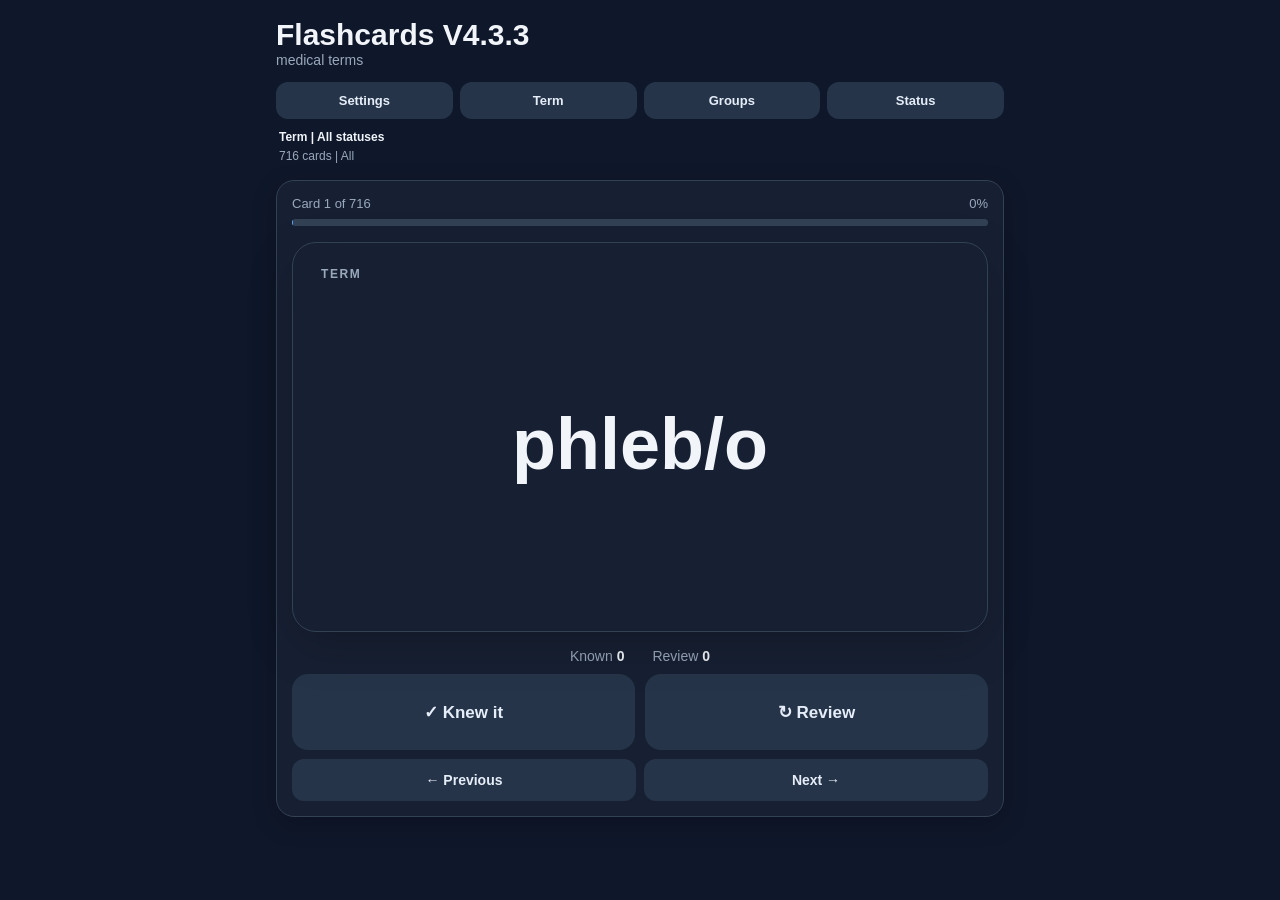
==== v4.html @ dde5625d "Release V4.3.3" ====
<!doctype html>
<html lang="en">
<head>
<meta charset="utf-8">
<meta name="viewport" content="width=device-width,initial-scale=1,viewport-fit=cover">
<meta name="theme-color" content="#0f172a">
<meta name="apple-mobile-web-app-capable" content="yes">
<meta name="apple-mobile-web-app-status-bar-style" content="default">
<meta name="apple-mobile-web-app-title" content="Flash Cards">
<title>Flashcards V4.3.3</title>
<link rel="manifest" href="./manifest.webmanifest?v=4.3.3">
<link rel="apple-touch-icon" href="./icon-192.png">
<link rel="stylesheet" href="./styles.css?v=4.3.3">
<style>
.primary-actions{display:grid;grid-template-columns:1fr 1fr;gap:10px;margin-top:8px}
.primary-actions button{min-height:76px;font-size:17px;font-weight:800;border-radius:16px}
.secondary-actions{display:grid;grid-template-columns:1fr 1fr;gap:8px;margin-top:9px}
.secondary-actions button{min-height:42px;font-size:14px}
.status-check{display:flex!important;align-items:center;gap:10px;padding:11px 8px!important;margin:0!important;border-bottom:1px solid var(--line);color:var(--ink)!important;font-size:14px!important}
.status-check:last-child{border-bottom:0}.status-check input{width:19px;height:19px;flex:0 0 auto}.status-check span{font-weight:700}
</style>
</head>
<body>
<div id="studyView">
  <div class="app">
    <header class="header"><div><h1>Flashcards V4.3.3</h1><div class="sub">medical terms</div></div></header>
    <section class="toolbar-panel">
      <div class="toolbar">
        <div class="tool"><button onclick="showGroups()">Settings</button></div>
        <div class="tool"><button id="directionToggle" onclick="toggleDirection()">Term</button></div>
        <div class="tool"><button onclick="toggleMenu('groupsMenu',event)">Groups</button><div id="groupsMenu" class="tool-menu groups-menu hidden"><div id="toolbarGroups"></div></div></div>
        <div class="tool"><button onclick="toggleMenu('statusMenu',event)">Status</button><div id="statusMenu" class="tool-menu hidden"><div id="statusChecks"></div></div></div>
      </div>
      <select id="direction" class="hidden"><option value="term">Term</option><option value="meaning">Meaning</option></select>
      <select id="statusFilter" class="hidden"><option value="all">All statuses</option></select>
      <div class="study-summary"><div id="summaryLine1"></div><div id="summaryLine2"></div></div>
    </section>
    <section class="panel">
      <div class="progress-head"><span id="count"></span><span id="pct"></span></div><div class="progress"><div id="progress"></div></div>
      <div class="study-card" id="card" onclick="flipCard()"><div class="inner"><div class="face" id="front"></div><div class="face back" id="back"></div></div></div>
      <div class="stats"><span>Known <b id="known">0</b></span><span>Review <b id="review">0</b></span></div>
      <div class="primary-actions"><button onclick="markCard(true)">✓ Knew it</button><button onclick="markCard(false)">↻ Review</button></div>
      <div class="secondary-actions"><button onclick="prevCard()">← Previous</button><button onclick="nextCard()">Next →</button></div>
    </section>
  </div>
</div>
<div id="groupsView" class="hidden">
  <div class="app">
    <header class="header"><div><div class="sub">medical terms · V4.3.3</div><h1>Settings</h1></div><button onclick="showStudy()">← Back</button></header>
    <section class="panel"><h2>Appearance</h2><div class="setting-row"><div><div class="setting-title">Dark mode</div><div class="sub">Use a darker color scheme throughout the app.</div></div><label class="switch"><input id="darkModeToggle" type="checkbox" onchange="setDarkMode(this.checked)"><span class="slider"></span></label></div></section>
    <section class="panel"><h2>Manage groups</h2><p class="sub intro">Rename groups, change which terms belong to them, or delete them. All is the only fixed group.</p><div id="groupsList"></div></section>
    <section class="panel"><h2>Create group</h2><div class="row"><input id="newGroup" placeholder="e.g. Cardiovascular"><button class="primary" onclick="createGroup()">Create</button></div><div id="groupEditor"></div></section>
    <section class="panel"><h2>Progress Backup</h2><p class="sub intro">Save this before clearing Safari website data or reinstalling the Home Screen app.</p><div class="backup-actions"><button class="primary" onclick="exportProgress()">Save Backup</button><button onclick="document.getElementById('progressImport').click()">Restore Backup</button></div><input id="progressImport" type="file" accept="application/json,.json" hidden onchange="importProgress(event)"></section>
  </div>
</div>
<script src="./app-v4.js?v=4.3.3"></script>
<script src="./v43.js?v=4.3.3"></script>
<script src="./v432.js?v=4.3.3"></script>
<script>if('serviceWorker' in navigator){navigator.serviceWorker.register('./sw.js',{updateViaCache:'none'}).then(r=>r.update()).catch(console.error)}</script>
</body>
</html>
---- styles.css ----
:root{--bg:#f4f7fb;--card:#fff;--ink:#152033;--muted:#667085;--accent:#2563eb;--border:#dce3ee;--red:#b42318;--button:#e8eef8;--button-ink:#183153;--menu:#fff;--line:#eef2f7;--progress:#e8edf5;--shadow:#102a4310}
html.dark{--bg:#0f172a;--card:#172033;--ink:#f1f5f9;--muted:#9aa8bc;--accent:#60a5fa;--border:#334155;--red:#fca5a5;--button:#263449;--button-ink:#e5edf8;--menu:#1b2639;--line:#334155;--progress:#334155;--shadow:#00000035;color-scheme:dark}
*{box-sizing:border-box}html,body{margin:0;min-height:100%;background:var(--bg);color:var(--ink);font-family:-apple-system,BlinkMacSystemFont,"SF Pro Display","Segoe UI",sans-serif}body{padding:env(safe-area-inset-top) 0 env(safe-area-inset-bottom)}
.hidden{display:none!important}.app{max-width:760px;margin:auto;padding:18px 16px 32px}.header{display:flex;justify-content:space-between;align-items:center;gap:12px}.header h1{font-size:30px;margin:0}.sub{color:var(--muted);font-size:14px}.intro{margin:0 0 12px;line-height:1.45}
button{border:0;border-radius:12px;padding:12px 15px;font-weight:700;font-size:15px;background:var(--button);color:var(--button-ink);cursor:pointer}.primary{background:var(--accent);color:#fff}.danger{background:#feecec;color:#b42318}html.dark .danger{background:#48252b;color:#fca5a5}
.panel{background:var(--card);border:1px solid var(--border);border-radius:18px;padding:15px;margin-top:15px;box-shadow:0 7px 25px var(--shadow)}.panel h2{font-size:20px;margin:0 0 10px}
.toolbar-panel{margin-top:14px}.toolbar{display:grid;grid-template-columns:repeat(4,1fr);gap:7px;position:relative}.tool{position:relative;min-width:0}.tool>button{width:100%;padding:11px 5px;font-size:13px;white-space:nowrap}.tool-menu{position:absolute;top:calc(100% + 7px);left:0;z-index:100;background:var(--menu);border:1px solid var(--border);border-radius:14px;padding:6px;min-width:190px;box-shadow:0 14px 35px var(--shadow)}.tool:last-child .tool-menu{left:auto;right:0}.tool-menu>button{display:block;width:100%;text-align:left;background:var(--menu);padding:11px;color:var(--ink)}.tool-menu>button:active{background:var(--button)}.groups-menu{min-width:260px;max-height:55vh;overflow:auto}.menu-check{display:flex!important;align-items:center;gap:9px;padding:10px 7px!important;margin:0!important;border-bottom:1px solid var(--line);font-size:14px!important;color:var(--ink)!important}.menu-check:last-child{border-bottom:0}.menu-check input{width:19px;height:19px;flex:0 0 auto}.menu-check span{font-weight:700;flex:1}.menu-check small{color:var(--muted);font-weight:600}.study-summary{padding:9px 3px 0;color:var(--muted);font-size:12px;line-height:1.55}.study-summary div:first-child{color:var(--ink);font-weight:700}
label{display:block;font-size:12px;font-weight:800;color:var(--muted);margin:0 0 6px}input,select{width:100%;padding:12px;border:1px solid var(--border);border-radius:11px;background:var(--card);color:var(--ink);font-size:16px}.row{display:flex;gap:8px}.row input{flex:1}
.progress-head{display:flex;justify-content:space-between;color:var(--muted);font-size:13px}.progress{height:7px;background:var(--progress);border-radius:99px;overflow:hidden;margin-top:8px}.progress div{height:100%;background:var(--accent);width:0}
.study-card{min-height:390px;margin:16px 0;perspective:1000px;cursor:pointer}.inner{min-height:390px;position:relative;transform-style:preserve-3d;transition:.35s}.flipped .inner{transform:rotateY(180deg)}.face{position:absolute;inset:0;backface-visibility:hidden;border:1px solid var(--border);border-radius:24px;background:var(--card);color:var(--ink);text-align:center;padding:24px 28px;box-shadow:0 15px 45px var(--shadow);display:flex;flex-direction:column}.back{transform:rotateY(180deg)}
.card-label{font-size:12px;text-transform:uppercase;letter-spacing:.13em;color:var(--muted);font-weight:850;text-align:left;width:100%;flex:0 0 auto}.card-center{flex:1;display:flex;flex-direction:column;align-items:center;justify-content:center;width:100%}.term{font-size:clamp(40px,10vw,72px);font-weight:900;word-break:break-word}.meaning{font-size:clamp(23px,6vw,36px);font-weight:800;line-height:1.18;margin:10px 0}.answer-context{color:var(--muted);font-size:17px;font-weight:650;margin-top:18px;line-height:1.35;max-width:90%}
.nav{display:flex;gap:8px}.nav button{flex:1}.stats{display:flex;justify-content:center;gap:28px;color:var(--muted);font-size:14px;margin:10px}.stats b{color:var(--ink)}
.check{display:flex;gap:10px;align-items:center;padding:11px 4px;border-bottom:1px solid var(--line)}.check:last-child{border-bottom:0}.check input{width:20px;height:20px}.check .group-name{font-weight:700;flex:1}.group-meta{display:block;font-weight:500;color:var(--muted);font-size:12px;margin-top:2px}.edit-link{padding:8px 10px}.checklist{max-height:46vh;overflow:auto;border:1px solid var(--border);border-radius:12px;padding:5px;margin-top:10px}.backup-actions{display:grid;grid-template-columns:1fr 1fr;gap:10px}
.setting-row{display:flex;align-items:center;justify-content:space-between;gap:18px}.setting-title{font-weight:750;margin-bottom:3px}.switch{position:relative;display:inline-block;width:52px;height:30px;flex:0 0 auto;margin:0}.switch input{opacity:0;width:0;height:0}.slider{position:absolute;inset:0;background:var(--progress);border:1px solid var(--border);border-radius:999px;transition:.2s}.slider:before{content:"";position:absolute;width:24px;height:24px;left:2px;top:2px;background:#fff;border-radius:50%;box-shadow:0 1px 4px #0003;transition:.2s}.switch input:checked+.slider{background:var(--accent);border-color:var(--accent)}.switch input:checked+.slider:before{transform:translateX(22px)}
@media(max-width:600px){.study-card,.inner{min-height:350px}.backup-actions{grid-template-columns:1fr}.stats{gap:20px}.header{align-items:flex-start}.header h1{font-size:27px}.tool>button{font-size:12px;padding:10px 3px}.tool-menu{position:fixed;left:16px!important;right:16px!important;top:auto;min-width:0}.groups-menu{max-height:50vh}}
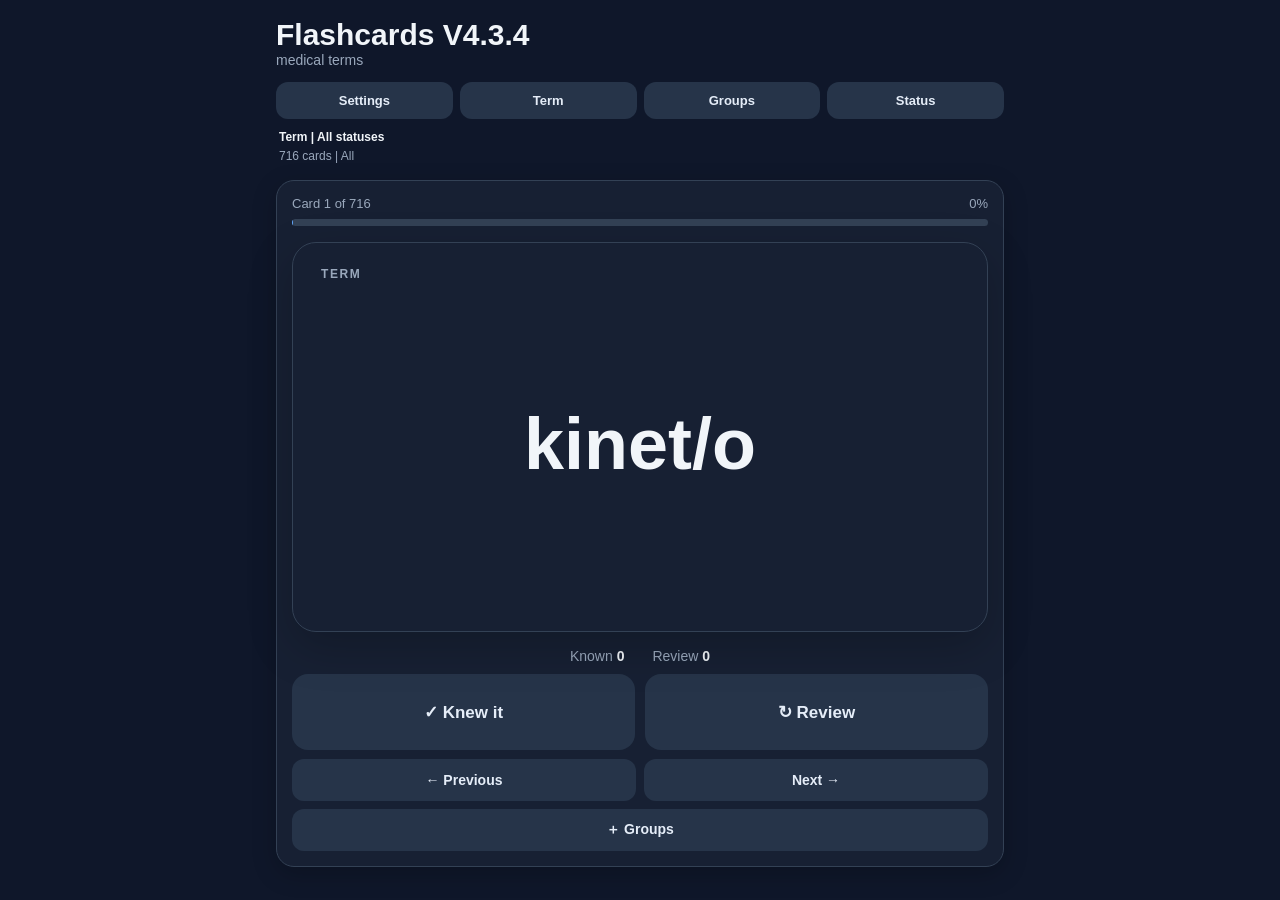
==== commit d86e1387: "Release V4.3.4 card group quick editor" ====
--- a/v4.html
+++ b/v4.html
@@ -7,23 +7,29 @@
 <meta name="apple-mobile-web-app-capable" content="yes">
 <meta name="apple-mobile-web-app-status-bar-style" content="default">
 <meta name="apple-mobile-web-app-title" content="Flash Cards">
-<title>Flashcards V4.3.3</title>
-<link rel="manifest" href="./manifest.webmanifest?v=4.3.3">
+<title>Flashcards V4.3.4</title>
+<link rel="manifest" href="./manifest.webmanifest?v=4.3.4">
 <link rel="apple-touch-icon" href="./icon-192.png">
-<link rel="stylesheet" href="./styles.css?v=4.3.3">
+<link rel="stylesheet" href="./styles.css?v=4.3.4">
 <style>
 .primary-actions{display:grid;grid-template-columns:1fr 1fr;gap:10px;margin-top:8px}
 .primary-actions button{min-height:76px;font-size:17px;font-weight:800;border-radius:16px}
 .secondary-actions{display:grid;grid-template-columns:1fr 1fr;gap:8px;margin-top:9px}
 .secondary-actions button{min-height:42px;font-size:14px}
+.card-group-action{margin-top:8px;width:100%;min-height:42px;font-size:14px}
 .status-check{display:flex!important;align-items:center;gap:10px;padding:11px 8px!important;margin:0!important;border-bottom:1px solid var(--line);color:var(--ink)!important;font-size:14px!important}
 .status-check:last-child{border-bottom:0}.status-check input{width:19px;height:19px;flex:0 0 auto}.status-check span{font-weight:700}
+.card-groups-modal{position:fixed;inset:0;z-index:1000;background:rgba(0,0,0,.52);display:flex;align-items:flex-end;justify-content:center;padding:16px}
+.card-groups-modal.hidden{display:none}
+.card-groups-sheet{width:min(100%,560px);max-height:78vh;overflow:auto;background:var(--panel);color:var(--ink);border:1px solid var(--line);border-radius:18px;padding:16px;box-shadow:0 18px 50px rgba(0,0,0,.28)}
+.card-groups-head{display:flex;align-items:center;justify-content:space-between;gap:12px;margin-bottom:8px}.card-groups-head h2{margin:0}.card-groups-head button{min-height:38px}
+.card-groups-create{display:grid;grid-template-columns:1fr auto;gap:8px;margin-top:14px}.card-groups-create input{min-width:0}
 </style>
 </head>
 <body>
 <div id="studyView">
   <div class="app">
-    <header class="header"><div><h1>Flashcards V4.3.3</h1><div class="sub">medical terms</div></div></header>
+    <header class="header"><div><h1>Flashcards V4.3.4</h1><div class="sub">medical terms</div></div></header>
     <section class="toolbar-panel">
       <div class="toolbar">
         <div class="tool"><button onclick="showGroups()">Settings</button></div>
@@ -41,21 +47,30 @@
       <div class="stats"><span>Known <b id="known">0</b></span><span>Review <b id="review">0</b></span></div>
       <div class="primary-actions"><button onclick="markCard(true)">✓ Knew it</button><button onclick="markCard(false)">↻ Review</button></div>
       <div class="secondary-actions"><button onclick="prevCard()">← Previous</button><button onclick="nextCard()">Next →</button></div>
+      <button class="card-group-action" onclick="openCardGroups()">＋ Groups</button>
     </section>
   </div>
 </div>
 <div id="groupsView" class="hidden">
   <div class="app">
-    <header class="header"><div><div class="sub">medical terms · V4.3.3</div><h1>Settings</h1></div><button onclick="showStudy()">← Back</button></header>
+    <header class="header"><div><div class="sub">medical terms · V4.3.4</div><h1>Settings</h1></div><button onclick="showStudy()">← Back</button></header>
     <section class="panel"><h2>Appearance</h2><div class="setting-row"><div><div class="setting-title">Dark mode</div><div class="sub">Use a darker color scheme throughout the app.</div></div><label class="switch"><input id="darkModeToggle" type="checkbox" onchange="setDarkMode(this.checked)"><span class="slider"></span></label></div></section>
     <section class="panel"><h2>Manage groups</h2><p class="sub intro">Rename groups, change which terms belong to them, or delete them. All is the only fixed group.</p><div id="groupsList"></div></section>
     <section class="panel"><h2>Create group</h2><div class="row"><input id="newGroup" placeholder="e.g. Cardiovascular"><button class="primary" onclick="createGroup()">Create</button></div><div id="groupEditor"></div></section>
     <section class="panel"><h2>Progress Backup</h2><p class="sub intro">Save this before clearing Safari website data or reinstalling the Home Screen app.</p><div class="backup-actions"><button class="primary" onclick="exportProgress()">Save Backup</button><button onclick="document.getElementById('progressImport').click()">Restore Backup</button></div><input id="progressImport" type="file" accept="application/json,.json" hidden onchange="importProgress(event)"></section>
   </div>
 </div>
-<script src="./app-v4.js?v=4.3.3"></script>
-<script src="./v43.js?v=4.3.3"></script>
-<script src="./v432.js?v=4.3.3"></script>
+<div id="cardGroupsModal" class="card-groups-modal hidden" onclick="if(event.target===this)closeCardGroups()">
+  <div class="card-groups-sheet">
+    <div class="card-groups-head"><h2>Card groups</h2><button onclick="closeCardGroups()">Done</button></div>
+    <div class="sub">Add or remove this card without changing the current study session.</div>
+    <div id="cardGroupsList" style="margin-top:10px"></div>
+    <div class="card-groups-create"><input id="cardGroupNewName" placeholder="New group name" onkeydown="if(event.key==='Enter')createGroupForCurrentCard()"><button class="primary" onclick="createGroupForCurrentCard()">＋ Create</button></div>
+  </div>
+</div>
+<script src="./app-v4.js?v=4.3.4"></script>
+<script src="./v43.js?v=4.3.4"></script>
+<script src="./v432.js?v=4.3.4"></script>
 <script>if('serviceWorker' in navigator){navigator.serviceWorker.register('./sw.js',{updateViaCache:'none'}).then(r=>r.update()).catch(console.error)}</script>
 </body>
 </html>
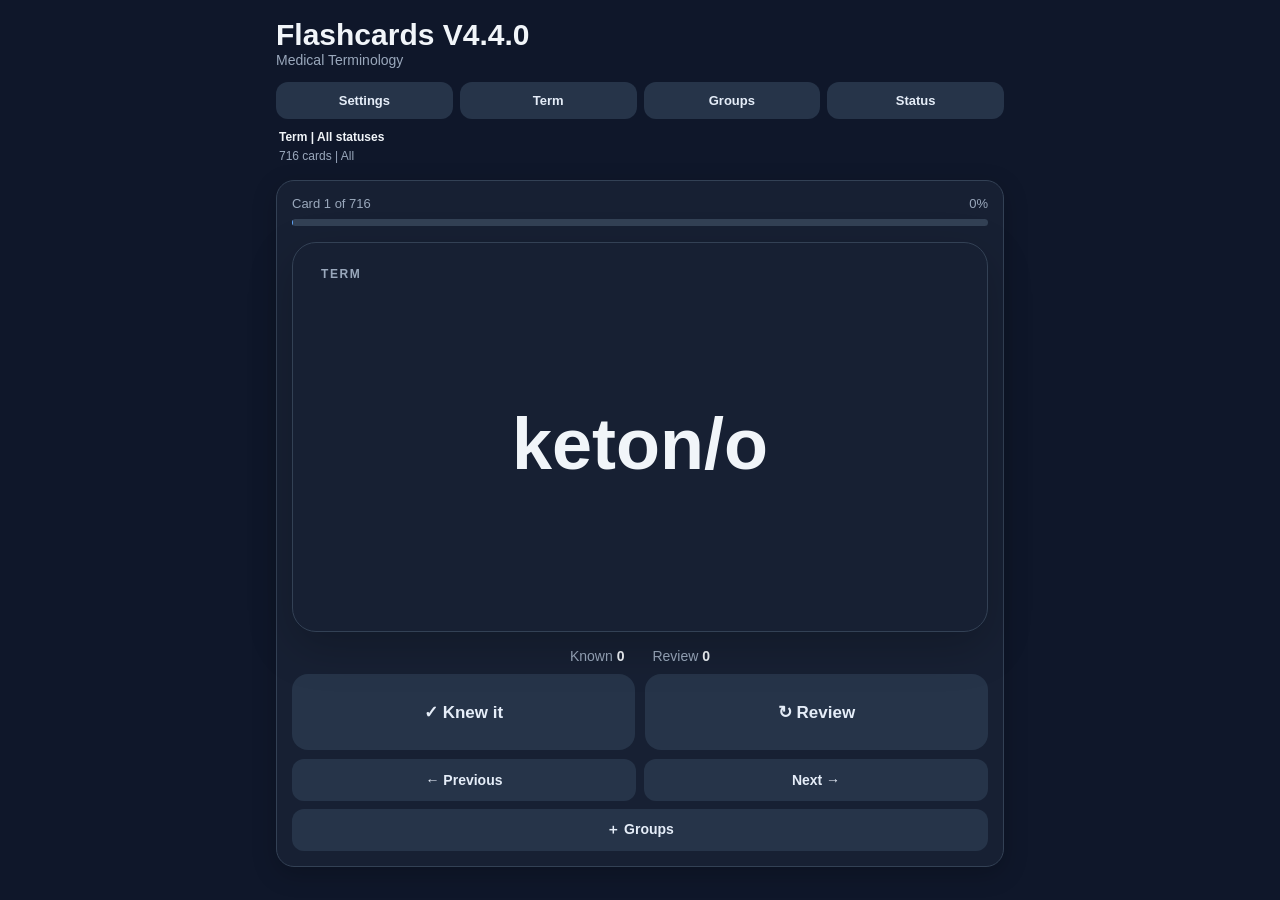
==== commit 46abf975: "Release V4.4.0 multi-library interface" ====
--- a/v4.html
+++ b/v4.html
@@ -1,76 +1,19 @@
 <!doctype html>
 <html lang="en">
 <head>
-<meta charset="utf-8">
-<meta name="viewport" content="width=device-width,initial-scale=1,viewport-fit=cover">
-<meta name="theme-color" content="#0f172a">
-<meta name="apple-mobile-web-app-capable" content="yes">
-<meta name="apple-mobile-web-app-status-bar-style" content="default">
-<meta name="apple-mobile-web-app-title" content="Flash Cards">
-<title>Flashcards V4.3.4</title>
-<link rel="manifest" href="./manifest.webmanifest?v=4.3.4">
-<link rel="apple-touch-icon" href="./icon-192.png">
-<link rel="stylesheet" href="./styles.css?v=4.3.4">
+<meta charset="utf-8"><meta name="viewport" content="width=device-width,initial-scale=1,viewport-fit=cover"><meta name="theme-color" content="#0f172a"><meta name="apple-mobile-web-app-capable" content="yes"><meta name="apple-mobile-web-app-status-bar-style" content="default"><meta name="apple-mobile-web-app-title" content="Flash Cards">
+<title>Flashcards V4.4.0</title><link rel="manifest" href="./manifest.webmanifest?v=4.4.0"><link rel="apple-touch-icon" href="./icon-192.png"><link rel="stylesheet" href="./styles.css?v=4.4.0">
 <style>
-.primary-actions{display:grid;grid-template-columns:1fr 1fr;gap:10px;margin-top:8px}
-.primary-actions button{min-height:76px;font-size:17px;font-weight:800;border-radius:16px}
-.secondary-actions{display:grid;grid-template-columns:1fr 1fr;gap:8px;margin-top:9px}
-.secondary-actions button{min-height:42px;font-size:14px}
-.card-group-action{margin-top:8px;width:100%;min-height:42px;font-size:14px}
-.status-check{display:flex!important;align-items:center;gap:10px;padding:11px 8px!important;margin:0!important;border-bottom:1px solid var(--line);color:var(--ink)!important;font-size:14px!important}
-.status-check:last-child{border-bottom:0}.status-check input{width:19px;height:19px;flex:0 0 auto}.status-check span{font-weight:700}
-.card-groups-modal{position:fixed;inset:0;z-index:1000;background:rgba(0,0,0,.52);display:flex;align-items:flex-end;justify-content:center;padding:16px}
-.card-groups-modal.hidden{display:none}
-.card-groups-sheet{width:min(100%,560px);max-height:78vh;overflow:auto;background:var(--panel);color:var(--ink);border:1px solid var(--line);border-radius:18px;padding:16px;box-shadow:0 18px 50px rgba(0,0,0,.28)}
-.card-groups-head{display:flex;align-items:center;justify-content:space-between;gap:12px;margin-bottom:8px}.card-groups-head h2{margin:0}.card-groups-head button{min-height:38px}
-.card-groups-create{display:grid;grid-template-columns:1fr auto;gap:8px;margin-top:14px}.card-groups-create input{min-width:0}
-</style>
-</head>
+.primary-actions{display:grid;grid-template-columns:1fr 1fr;gap:10px;margin-top:8px}.primary-actions button{min-height:76px;font-size:17px;font-weight:800;border-radius:16px}.secondary-actions{display:grid;grid-template-columns:1fr 1fr;gap:8px;margin-top:9px}.secondary-actions button{min-height:42px;font-size:14px}.card-group-action{margin-top:8px;width:100%;min-height:42px;font-size:14px}.status-check{display:flex!important;align-items:center;gap:10px;padding:11px 8px!important;margin:0!important;border-bottom:1px solid var(--line);color:var(--ink)!important;font-size:14px!important}.status-check:last-child{border-bottom:0}.status-check input{width:19px;height:19px;flex:0 0 auto}.status-check span{font-weight:700}.card-groups-modal{position:fixed;inset:0;z-index:1000;background:rgba(0,0,0,.52);display:flex;align-items:flex-end;justify-content:center;padding:16px}.card-groups-modal.hidden{display:none}.card-groups-sheet{width:min(100%,560px);max-height:78vh;overflow:auto;background:var(--panel);color:var(--ink);border:1px solid var(--line);border-radius:18px;padding:16px;box-shadow:0 18px 50px rgba(0,0,0,.28)}.card-groups-head{display:flex;align-items:center;justify-content:space-between;gap:12px;margin-bottom:8px}.card-groups-head h2{margin:0}.card-groups-head button{min-height:38px}.card-groups-create{display:grid;grid-template-columns:1fr auto;gap:8px;margin-top:14px}.card-groups-create input{min-width:0}.library-actions{display:grid;grid-template-columns:1fr 1fr;gap:8px;margin:12px 0}.library-actions button{min-height:44px}.library-row{display:grid;grid-template-columns:1fr auto;gap:8px;align-items:stretch;border-top:1px solid var(--line);padding:8px 0}.library-row:first-child{border-top:0}.library-select{text-align:left;display:flex;flex-direction:column;align-items:flex-start;gap:3px}.library-select span{font-size:12px;opacity:.7}.library-row.active .library-select{font-weight:800}.library-delete{min-width:72px}.library-current{font-weight:800;margin-top:5px}
+</style></head>
 <body>
-<div id="studyView">
-  <div class="app">
-    <header class="header"><div><h1>Flashcards V4.3.4</h1><div class="sub">medical terms</div></div></header>
-    <section class="toolbar-panel">
-      <div class="toolbar">
-        <div class="tool"><button onclick="showGroups()">Settings</button></div>
-        <div class="tool"><button id="directionToggle" onclick="toggleDirection()">Term</button></div>
-        <div class="tool"><button onclick="toggleMenu('groupsMenu',event)">Groups</button><div id="groupsMenu" class="tool-menu groups-menu hidden"><div id="toolbarGroups"></div></div></div>
-        <div class="tool"><button onclick="toggleMenu('statusMenu',event)">Status</button><div id="statusMenu" class="tool-menu hidden"><div id="statusChecks"></div></div></div>
-      </div>
-      <select id="direction" class="hidden"><option value="term">Term</option><option value="meaning">Meaning</option></select>
-      <select id="statusFilter" class="hidden"><option value="all">All statuses</option></select>
-      <div class="study-summary"><div id="summaryLine1"></div><div id="summaryLine2"></div></div>
-    </section>
-    <section class="panel">
-      <div class="progress-head"><span id="count"></span><span id="pct"></span></div><div class="progress"><div id="progress"></div></div>
-      <div class="study-card" id="card" onclick="flipCard()"><div class="inner"><div class="face" id="front"></div><div class="face back" id="back"></div></div></div>
-      <div class="stats"><span>Known <b id="known">0</b></span><span>Review <b id="review">0</b></span></div>
-      <div class="primary-actions"><button onclick="markCard(true)">✓ Knew it</button><button onclick="markCard(false)">↻ Review</button></div>
-      <div class="secondary-actions"><button onclick="prevCard()">← Previous</button><button onclick="nextCard()">Next →</button></div>
-      <button class="card-group-action" onclick="openCardGroups()">＋ Groups</button>
-    </section>
-  </div>
-</div>
-<div id="groupsView" class="hidden">
-  <div class="app">
-    <header class="header"><div><div class="sub">medical terms · V4.3.4</div><h1>Settings</h1></div><button onclick="showStudy()">← Back</button></header>
-    <section class="panel"><h2>Appearance</h2><div class="setting-row"><div><div class="setting-title">Dark mode</div><div class="sub">Use a darker color scheme throughout the app.</div></div><label class="switch"><input id="darkModeToggle" type="checkbox" onchange="setDarkMode(this.checked)"><span class="slider"></span></label></div></section>
-    <section class="panel"><h2>Manage groups</h2><p class="sub intro">Rename groups, change which terms belong to them, or delete them. All is the only fixed group.</p><div id="groupsList"></div></section>
-    <section class="panel"><h2>Create group</h2><div class="row"><input id="newGroup" placeholder="e.g. Cardiovascular"><button class="primary" onclick="createGroup()">Create</button></div><div id="groupEditor"></div></section>
-    <section class="panel"><h2>Progress Backup</h2><p class="sub intro">Save this before clearing Safari website data or reinstalling the Home Screen app.</p><div class="backup-actions"><button class="primary" onclick="exportProgress()">Save Backup</button><button onclick="document.getElementById('progressImport').click()">Restore Backup</button></div><input id="progressImport" type="file" accept="application/json,.json" hidden onchange="importProgress(event)"></section>
-  </div>
-</div>
-<div id="cardGroupsModal" class="card-groups-modal hidden" onclick="if(event.target===this)closeCardGroups()">
-  <div class="card-groups-sheet">
-    <div class="card-groups-head"><h2>Card groups</h2><button onclick="closeCardGroups()">Done</button></div>
-    <div class="sub">Add or remove this card without changing the current study session.</div>
-    <div id="cardGroupsList" style="margin-top:10px"></div>
-    <div class="card-groups-create"><input id="cardGroupNewName" placeholder="New group name" onkeydown="if(event.key==='Enter')createGroupForCurrentCard()"><button class="primary" onclick="createGroupForCurrentCard()">＋ Create</button></div>
-  </div>
-</div>
-<script src="./app-v4.js?v=4.3.4"></script>
-<script src="./v43.js?v=4.3.4"></script>
-<script src="./v432.js?v=4.3.4"></script>
-<script>if('serviceWorker' in navigator){navigator.serviceWorker.register('./sw.js',{updateViaCache:'none'}).then(r=>r.update()).catch(console.error)}</script>
-</body>
-</html>+<div id="studyView"><div class="app"><header class="header"><div><h1>Flashcards V4.4.0</h1><div class="sub" data-library-name>Medical Terminology</div></div></header>
+<section class="toolbar-panel"><div class="toolbar"><div class="tool"><button onclick="showGroups()">Settings</button></div><div class="tool"><button id="directionToggle" onclick="toggleDirection()">Term</button></div><div class="tool"><button onclick="toggleMenu('groupsMenu',event)">Groups</button><div id="groupsMenu" class="tool-menu groups-menu hidden"><div id="toolbarGroups"></div></div></div><div class="tool"><button onclick="toggleMenu('statusMenu',event)">Status</button><div id="statusMenu" class="tool-menu hidden"><div id="statusChecks"></div></div></div></div><select id="direction" class="hidden"><option value="term">Term</option><option value="meaning">Meaning</option></select><select id="statusFilter" class="hidden"><option value="all">All statuses</option></select><div class="study-summary"><div id="summaryLine1"></div><div id="summaryLine2"></div></div></section>
+<section class="panel"><div class="progress-head"><span id="count"></span><span id="pct"></span></div><div class="progress"><div id="progress"></div></div><div class="study-card" id="card" onclick="flipCard()"><div class="inner"><div class="face" id="front"></div><div class="face back" id="back"></div></div></div><div class="stats"><span>Known <b id="known">0</b></span><span>Review <b id="review">0</b></span></div><div class="primary-actions"><button onclick="markCard(true)">✓ Knew it</button><button onclick="markCard(false)">↻ Review</button></div><div class="secondary-actions"><button onclick="prevCard()">← Previous</button><button onclick="nextCard()">Next →</button></div><button class="card-group-action" onclick="openCardGroups()">＋ Groups</button></section></div></div>
+<div id="groupsView" class="hidden"><div class="app"><header class="header"><div><div class="sub"><span data-library-name>Medical Terminology</span> · V4.4.0</div><h1>Settings</h1></div><button onclick="showStudy()">← Back</button></header>
+<section class="panel"><h2>Card Libraries</h2><div class="sub">Current library</div><div id="currentLibrarySummary" class="library-current"></div><div class="library-actions"><button class="primary" onclick="chooseLibraryImport()">Import CSV</button><button onclick="exportCurrentLibraryCSV()">Export Current</button><button onclick="downloadCSVTemplate()">CSV Template</button><button onclick="document.getElementById('progressImport').click()">Restore Backup</button></div><input id="libraryImport" type="file" accept="text/csv,.csv" hidden onchange="importLibraryCSV(event)"><div id="librariesList"></div></section>
+<section class="panel"><h2>Appearance</h2><div class="setting-row"><div><div class="setting-title">Dark mode</div><div class="sub">Use a darker color scheme throughout the app.</div></div><label class="switch"><input id="darkModeToggle" type="checkbox" onchange="setDarkMode(this.checked)"><span class="slider"></span></label></div></section>
+<section class="panel"><h2>Manage groups</h2><p class="sub intro">Groups belong to the current library. Rename groups, change which cards belong to them, or delete them.</p><div id="groupsList"></div></section><section class="panel"><h2>Create group</h2><div class="row"><input id="newGroup" placeholder="e.g. Cardiovascular"><button class="primary" onclick="createGroup()">Create</button></div><div id="groupEditor"></div></section>
+<section class="panel"><h2>Complete Backup</h2><p class="sub intro">Saves every library, group, status, and miss count. Use this before clearing Safari website data or reinstalling the Home Screen app.</p><div class="backup-actions"><button class="primary" onclick="exportProgress()">Save Complete Backup</button><button onclick="document.getElementById('progressImport').click()">Restore Complete Backup</button></div><input id="progressImport" type="file" accept="application/json,.json" hidden onchange="importProgress(event)"></section></div></div>
+<div id="cardGroupsModal" class="card-groups-modal hidden" onclick="if(event.target===this)closeCardGroups()"><div class="card-groups-sheet"><div class="card-groups-head"><h2>Card groups</h2><button onclick="closeCardGroups()">Done</button></div><div class="sub">Add or remove this card without changing the current study session.</div><div id="cardGroupsList" style="margin-top:10px"></div><div class="card-groups-create"><input id="cardGroupNewName" placeholder="New group name" onkeydown="if(event.key==='Enter')createGroupForCurrentCard()"><button class="primary" onclick="createGroupForCurrentCard()">＋ Create</button></div></div></div>
+<script src="./app-v4.js?v=4.4.0"></script><script src="./v43.js?v=4.4.0"></script><script src="./v432.js?v=4.4.0"></script><script src="./v440.js?v=4.4.0"></script><script>if('serviceWorker' in navigator){navigator.serviceWorker.register('./sw.js',{updateViaCache:'none'}).then(r=>r.update()).catch(console.error)}</script></body></html>
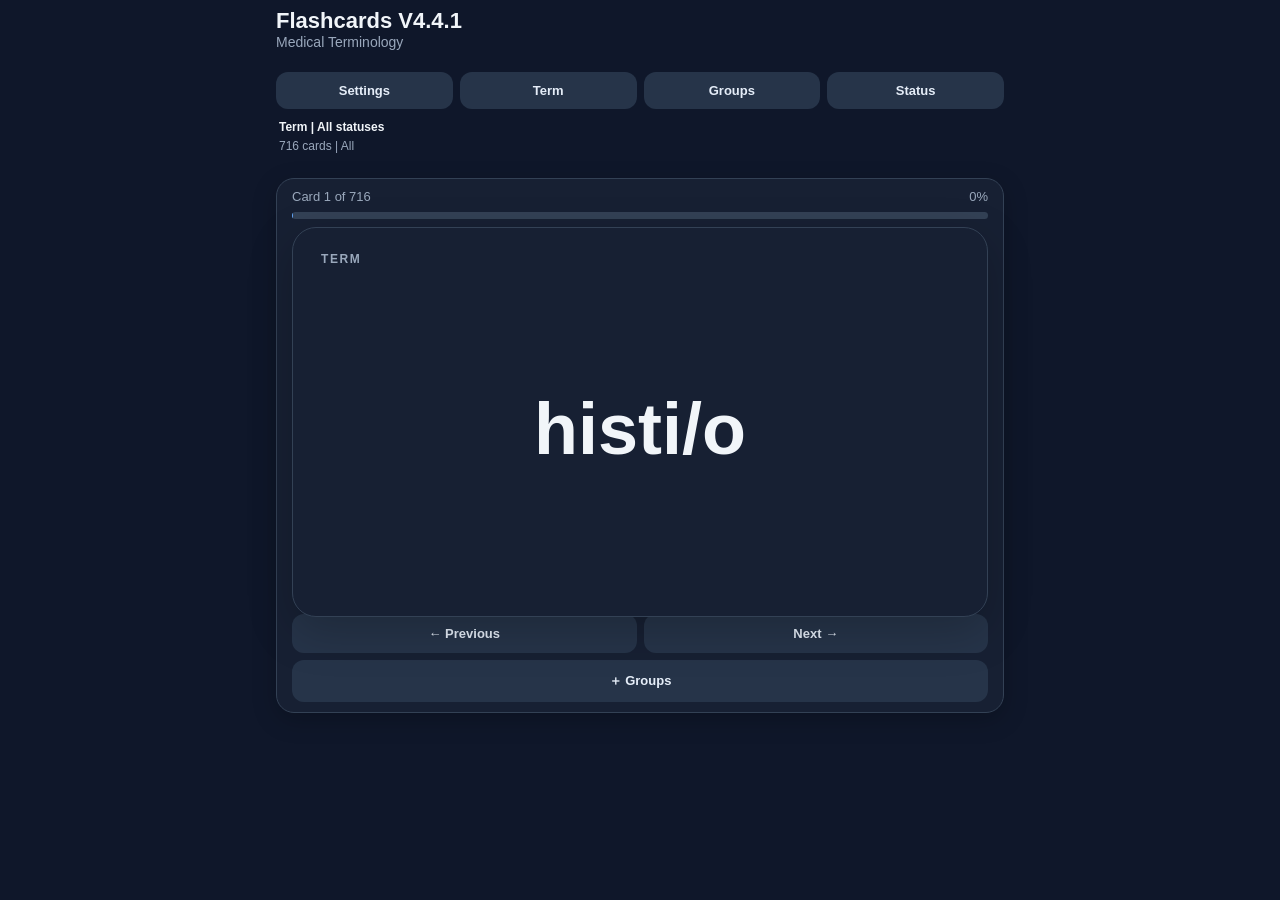
==== commit 6fb57464: "Release V4.4.1 UX and compact study layout" ====
--- a/v4.html
+++ b/v4.html
@@ -1,19 +1,13 @@
-<!doctype html>
-<html lang="en">
-<head>
-<meta charset="utf-8"><meta name="viewport" content="width=device-width,initial-scale=1,viewport-fit=cover"><meta name="theme-color" content="#0f172a"><meta name="apple-mobile-web-app-capable" content="yes"><meta name="apple-mobile-web-app-status-bar-style" content="default"><meta name="apple-mobile-web-app-title" content="Flash Cards">
-<title>Flashcards V4.4.0</title><link rel="manifest" href="./manifest.webmanifest?v=4.4.0"><link rel="apple-touch-icon" href="./icon-192.png"><link rel="stylesheet" href="./styles.css?v=4.4.0">
-<style>
-.primary-actions{display:grid;grid-template-columns:1fr 1fr;gap:10px;margin-top:8px}.primary-actions button{min-height:76px;font-size:17px;font-weight:800;border-radius:16px}.secondary-actions{display:grid;grid-template-columns:1fr 1fr;gap:8px;margin-top:9px}.secondary-actions button{min-height:42px;font-size:14px}.card-group-action{margin-top:8px;width:100%;min-height:42px;font-size:14px}.status-check{display:flex!important;align-items:center;gap:10px;padding:11px 8px!important;margin:0!important;border-bottom:1px solid var(--line);color:var(--ink)!important;font-size:14px!important}.status-check:last-child{border-bottom:0}.status-check input{width:19px;height:19px;flex:0 0 auto}.status-check span{font-weight:700}.card-groups-modal{position:fixed;inset:0;z-index:1000;background:rgba(0,0,0,.52);display:flex;align-items:flex-end;justify-content:center;padding:16px}.card-groups-modal.hidden{display:none}.card-groups-sheet{width:min(100%,560px);max-height:78vh;overflow:auto;background:var(--panel);color:var(--ink);border:1px solid var(--line);border-radius:18px;padding:16px;box-shadow:0 18px 50px rgba(0,0,0,.28)}.card-groups-head{display:flex;align-items:center;justify-content:space-between;gap:12px;margin-bottom:8px}.card-groups-head h2{margin:0}.card-groups-head button{min-height:38px}.card-groups-create{display:grid;grid-template-columns:1fr auto;gap:8px;margin-top:14px}.card-groups-create input{min-width:0}.library-actions{display:grid;grid-template-columns:1fr 1fr;gap:8px;margin:12px 0}.library-actions button{min-height:44px}.library-row{display:grid;grid-template-columns:1fr auto;gap:8px;align-items:stretch;border-top:1px solid var(--line);padding:8px 0}.library-row:first-child{border-top:0}.library-select{text-align:left;display:flex;flex-direction:column;align-items:flex-start;gap:3px}.library-select span{font-size:12px;opacity:.7}.library-row.active .library-select{font-weight:800}.library-delete{min-width:72px}.library-current{font-weight:800;margin-top:5px}
-</style></head>
-<body>
-<div id="studyView"><div class="app"><header class="header"><div><h1>Flashcards V4.4.0</h1><div class="sub" data-library-name>Medical Terminology</div></div></header>
-<section class="toolbar-panel"><div class="toolbar"><div class="tool"><button onclick="showGroups()">Settings</button></div><div class="tool"><button id="directionToggle" onclick="toggleDirection()">Term</button></div><div class="tool"><button onclick="toggleMenu('groupsMenu',event)">Groups</button><div id="groupsMenu" class="tool-menu groups-menu hidden"><div id="toolbarGroups"></div></div></div><div class="tool"><button onclick="toggleMenu('statusMenu',event)">Status</button><div id="statusMenu" class="tool-menu hidden"><div id="statusChecks"></div></div></div></div><select id="direction" class="hidden"><option value="term">Term</option><option value="meaning">Meaning</option></select><select id="statusFilter" class="hidden"><option value="all">All statuses</option></select><div class="study-summary"><div id="summaryLine1"></div><div id="summaryLine2"></div></div></section>
-<section class="panel"><div class="progress-head"><span id="count"></span><span id="pct"></span></div><div class="progress"><div id="progress"></div></div><div class="study-card" id="card" onclick="flipCard()"><div class="inner"><div class="face" id="front"></div><div class="face back" id="back"></div></div></div><div class="stats"><span>Known <b id="known">0</b></span><span>Review <b id="review">0</b></span></div><div class="primary-actions"><button onclick="markCard(true)">✓ Knew it</button><button onclick="markCard(false)">↻ Review</button></div><div class="secondary-actions"><button onclick="prevCard()">← Previous</button><button onclick="nextCard()">Next →</button></div><button class="card-group-action" onclick="openCardGroups()">＋ Groups</button></section></div></div>
-<div id="groupsView" class="hidden"><div class="app"><header class="header"><div><div class="sub"><span data-library-name>Medical Terminology</span> · V4.4.0</div><h1>Settings</h1></div><button onclick="showStudy()">← Back</button></header>
-<section class="panel"><h2>Card Libraries</h2><div class="sub">Current library</div><div id="currentLibrarySummary" class="library-current"></div><div class="library-actions"><button class="primary" onclick="chooseLibraryImport()">Import CSV</button><button onclick="exportCurrentLibraryCSV()">Export Current</button><button onclick="downloadCSVTemplate()">CSV Template</button><button onclick="document.getElementById('progressImport').click()">Restore Backup</button></div><input id="libraryImport" type="file" accept="text/csv,.csv" hidden onchange="importLibraryCSV(event)"><div id="librariesList"></div></section>
-<section class="panel"><h2>Appearance</h2><div class="setting-row"><div><div class="setting-title">Dark mode</div><div class="sub">Use a darker color scheme throughout the app.</div></div><label class="switch"><input id="darkModeToggle" type="checkbox" onchange="setDarkMode(this.checked)"><span class="slider"></span></label></div></section>
-<section class="panel"><h2>Manage groups</h2><p class="sub intro">Groups belong to the current library. Rename groups, change which cards belong to them, or delete them.</p><div id="groupsList"></div></section><section class="panel"><h2>Create group</h2><div class="row"><input id="newGroup" placeholder="e.g. Cardiovascular"><button class="primary" onclick="createGroup()">Create</button></div><div id="groupEditor"></div></section>
-<section class="panel"><h2>Complete Backup</h2><p class="sub intro">Saves every library, group, status, and miss count. Use this before clearing Safari website data or reinstalling the Home Screen app.</p><div class="backup-actions"><button class="primary" onclick="exportProgress()">Save Complete Backup</button><button onclick="document.getElementById('progressImport').click()">Restore Complete Backup</button></div><input id="progressImport" type="file" accept="application/json,.json" hidden onchange="importProgress(event)"></section></div></div>
+<!doctype html><html lang="en"><head><meta charset="utf-8"><meta name="viewport" content="width=device-width,initial-scale=1,viewport-fit=cover"><meta name="theme-color" content="#0f172a"><meta name="apple-mobile-web-app-capable" content="yes"><meta name="apple-mobile-web-app-status-bar-style" content="default"><meta name="apple-mobile-web-app-title" content="Flash Cards"><title>Flashcards V4.4.1</title><link rel="manifest" href="./manifest.webmanifest?v=4.4.1"><link rel="apple-touch-icon" href="./icon-192.png"><link rel="stylesheet" href="./styles.css?v=4.4.1"><style>
+.primary-actions{display:grid;grid-template-columns:1fr 1fr;gap:8px;margin-top:7px}.primary-actions button{min-height:62px;font-size:16px;font-weight:800;border-radius:15px}.secondary-actions{display:grid;grid-template-columns:1fr 1fr;gap:7px;margin-top:7px}.secondary-actions button{min-height:38px;font-size:13px}.card-group-action{margin-top:7px;width:100%;min-height:38px;font-size:13px}.status-check{display:flex!important;align-items:center;gap:10px;padding:11px 8px!important;margin:0!important;border-bottom:1px solid var(--line);color:var(--ink)!important;font-size:14px!important}.status-check:last-child{border-bottom:0}.status-check input{width:19px;height:19px;flex:0 0 auto}.status-check span{font-weight:700}.card-groups-modal{position:fixed;inset:0;z-index:1000;background:rgba(0,0,0,.52);display:flex;align-items:flex-end;justify-content:center;padding:16px}.card-groups-modal.hidden{display:none}.card-groups-sheet{width:min(100%,560px);max-height:78vh;overflow:auto;background:var(--panel);color:var(--ink);border:1px solid var(--line);border-radius:18px;padding:16px}.card-groups-head{display:flex;align-items:center;justify-content:space-between;gap:12px;margin-bottom:8px}.card-groups-head h2{margin:0}.card-groups-create{display:grid;grid-template-columns:1fr auto;gap:8px;margin-top:14px}.library-actions{display:grid;grid-template-columns:1fr 1fr;gap:8px;margin:12px 0}.library-actions button{min-height:42px}.library-row{display:grid;grid-template-columns:1fr auto;gap:8px;align-items:stretch;border-top:1px solid var(--line);padding:8px 0}.library-row:first-child{border-top:0}.library-select{text-align:left;display:flex;flex-direction:column;align-items:flex-start;gap:3px}.library-select span{font-size:12px;opacity:.7}.library-row.active .library-select{font-weight:800}.library-current{font-weight:800;margin-top:5px}.settings-section{border-top:1px solid var(--line);padding-top:18px;margin-top:18px}.settings-section:first-child{border-top:0;padding-top:0;margin-top:0}.settings-section h2{margin-bottom:5px}.settings-subhead{font-size:13px;font-weight:800;margin:14px 0 7px}.settings-actions{display:grid;grid-template-columns:1fr 1fr;gap:8px}.settings-actions button{min-height:42px}
+#studyView .app{padding-top:8px;padding-bottom:8px}#studyView .header{margin-bottom:7px}#studyView .header h1{font-size:22px}#studyView .toolbar-panel{padding-top:8px;padding-bottom:8px;margin-bottom:7px}#studyView .panel{padding-top:10px;padding-bottom:10px}.study-card{min-height:250px!important;height:32vh!important;max-height:300px!important;margin-top:8px!important;margin-bottom:7px!important}.progress-head{margin-bottom:4px!important}.stats{margin-top:5px!important;margin-bottom:3px!important}
+@media(max-height:760px){.study-card{height:28vh!important;min-height:215px!important}.primary-actions button{min-height:56px}#studyView .header h1{font-size:20px}}
+</style></head><body>
+<div id="studyView"><div class="app"><header class="header"><div><h1>Flashcards V4.4.1</h1><div class="sub" data-library-name>Medical Terminology</div></div></header><section class="toolbar-panel"><div class="toolbar"><div class="tool"><button onclick="showGroups()">Settings</button></div><div class="tool"><button id="directionToggle" onclick="toggleDirection()">Term</button></div><div class="tool"><button onclick="toggleMenu('groupsMenu',event)">Groups</button><div id="groupsMenu" class="tool-menu groups-menu hidden"><div id="toolbarGroups"></div></div></div><div class="tool"><button onclick="toggleMenu('statusMenu',event)">Status</button><div id="statusMenu" class="tool-menu hidden"><div id="statusChecks"></div></div></div></div><select id="direction" class="hidden"><option value="term">Term</option><option value="meaning">Meaning</option></select><select id="statusFilter" class="hidden"><option value="all">All statuses</option></select><div class="study-summary"><div id="summaryLine1"></div><div id="summaryLine2"></div></div></section><section class="panel"><div class="progress-head"><span id="count"></span><span id="pct"></span></div><div class="progress"><div id="progress"></div></div><div class="study-card" id="card" onclick="flipCard()"><div class="inner"><div class="face" id="front"></div><div class="face back" id="back"></div></div></div><div class="stats"><span>Known <b id="known">0</b></span><span>Review <b id="review">0</b></span></div><div class="primary-actions"><button onclick="markCard(true)">✓ Knew it</button><button onclick="markCard(false)">↻ Review</button></div><div class="secondary-actions"><button onclick="prevCard()">← Previous</button><button onclick="nextCard()">Next →</button></div><button class="card-group-action" onclick="openCardGroups()">＋ Groups</button></section></div></div>
+<div id="groupsView" class="hidden"><div class="app"><header class="header"><div><div class="sub"><span data-library-name>Medical Terminology</span> · V4.4.1</div><h1>Settings</h1></div><button onclick="showStudy()">← Back</button></header><section class="panel">
+<div class="settings-section"><h2>Library</h2><div class="sub">Switch card sets and move them in or out of the app.</div><div id="currentLibrarySummary" class="library-current"></div><div class="library-actions"><button class="primary" onclick="chooseLibraryImport()">Import CSV</button><button onclick="exportCurrentLibraryCSV()">Export Current</button><button onclick="downloadCSVTemplate()">CSV Template</button><button onclick="exportProgress()">Back Up All</button></div><input id="libraryImport" type="file" accept="text/csv,.csv" hidden onchange="importLibraryCSV(event)"><input id="progressImport" type="file" accept="application/json,.json" hidden onchange="importProgress(event)"><div id="librariesList"></div><div class="settings-subhead">Complete backup</div><div class="settings-actions"><button onclick="exportProgress()">Save Backup</button><button onclick="document.getElementById('progressImport').click()">Restore Backup</button></div></div>
+<div class="settings-section"><h2>Groups</h2><div class="sub">Organize cards within <span data-library-name>this library</span>.</div><div id="groupsList" style="margin-top:10px"></div><div class="settings-subhead">Create a group</div><div class="row"><input id="newGroup" placeholder="e.g. Cardiovascular"><button class="primary" onclick="createGroup()">Create</button></div><div id="groupEditor"></div></div>
+<div class="settings-section"><h2>Appearance</h2><div class="setting-row"><div><div class="setting-title">Dark mode</div><div class="sub">Use a darker color scheme throughout the app.</div></div><label class="switch"><input id="darkModeToggle" type="checkbox" onchange="setDarkMode(this.checked)"><span class="slider"></span></label></div></div>
+</section></div></div>
 <div id="cardGroupsModal" class="card-groups-modal hidden" onclick="if(event.target===this)closeCardGroups()"><div class="card-groups-sheet"><div class="card-groups-head"><h2>Card groups</h2><button onclick="closeCardGroups()">Done</button></div><div class="sub">Add or remove this card without changing the current study session.</div><div id="cardGroupsList" style="margin-top:10px"></div><div class="card-groups-create"><input id="cardGroupNewName" placeholder="New group name" onkeydown="if(event.key==='Enter')createGroupForCurrentCard()"><button class="primary" onclick="createGroupForCurrentCard()">＋ Create</button></div></div></div>
-<script src="./app-v4.js?v=4.4.0"></script><script src="./v43.js?v=4.4.0"></script><script src="./v432.js?v=4.4.0"></script><script src="./v440.js?v=4.4.0"></script><script>if('serviceWorker' in navigator){navigator.serviceWorker.register('./sw.js',{updateViaCache:'none'}).then(r=>r.update()).catch(console.error)}</script></body></html>+<script src="./app-v4.js?v=4.4.1"></script><script src="./v43.js?v=4.4.1"></script><script src="./v432.js?v=4.4.1"></script><script src="./v440.js?v=4.4.1"></script><script src="./v441.js?v=4.4.1"></script><script>if('serviceWorker' in navigator){navigator.serviceWorker.register('./sw.js',{updateViaCache:'none'}).then(r=>r.update()).catch(console.error)}</script></body></html>
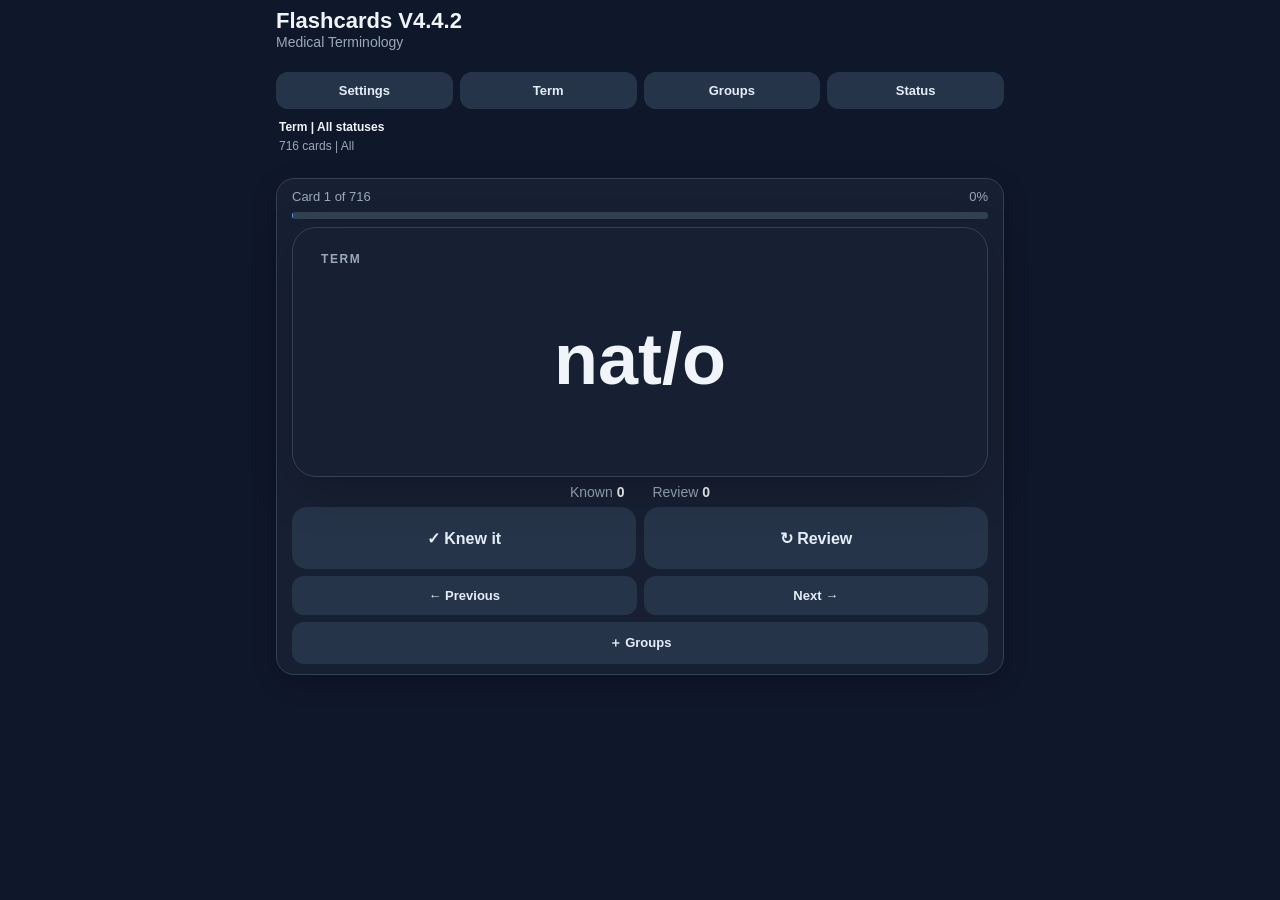
==== commit 87bc5544: "Release V4.4.2 with shorter flashcard box" ====
--- a/v4.html
+++ b/v4.html
@@ -1,13 +1,9 @@
-<!doctype html><html lang="en"><head><meta charset="utf-8"><meta name="viewport" content="width=device-width,initial-scale=1,viewport-fit=cover"><meta name="theme-color" content="#0f172a"><meta name="apple-mobile-web-app-capable" content="yes"><meta name="apple-mobile-web-app-status-bar-style" content="default"><meta name="apple-mobile-web-app-title" content="Flash Cards"><title>Flashcards V4.4.1</title><link rel="manifest" href="./manifest.webmanifest?v=4.4.1"><link rel="apple-touch-icon" href="./icon-192.png"><link rel="stylesheet" href="./styles.css?v=4.4.1"><style>
+<!doctype html><html lang="en"><head><meta charset="utf-8"><meta name="viewport" content="width=device-width,initial-scale=1,viewport-fit=cover"><meta name="theme-color" content="#0f172a"><meta name="apple-mobile-web-app-capable" content="yes"><meta name="apple-mobile-web-app-status-bar-style" content="default"><meta name="apple-mobile-web-app-title" content="Flash Cards"><title>Flashcards V4.4.2</title><link rel="manifest" href="./manifest.webmanifest?v=4.4.2"><link rel="apple-touch-icon" href="./icon-192.png"><link rel="stylesheet" href="./styles.css?v=4.4.2"><style>
 .primary-actions{display:grid;grid-template-columns:1fr 1fr;gap:8px;margin-top:7px}.primary-actions button{min-height:62px;font-size:16px;font-weight:800;border-radius:15px}.secondary-actions{display:grid;grid-template-columns:1fr 1fr;gap:7px;margin-top:7px}.secondary-actions button{min-height:38px;font-size:13px}.card-group-action{margin-top:7px;width:100%;min-height:38px;font-size:13px}.status-check{display:flex!important;align-items:center;gap:10px;padding:11px 8px!important;margin:0!important;border-bottom:1px solid var(--line);color:var(--ink)!important;font-size:14px!important}.status-check:last-child{border-bottom:0}.status-check input{width:19px;height:19px;flex:0 0 auto}.status-check span{font-weight:700}.card-groups-modal{position:fixed;inset:0;z-index:1000;background:rgba(0,0,0,.52);display:flex;align-items:flex-end;justify-content:center;padding:16px}.card-groups-modal.hidden{display:none}.card-groups-sheet{width:min(100%,560px);max-height:78vh;overflow:auto;background:var(--panel);color:var(--ink);border:1px solid var(--line);border-radius:18px;padding:16px}.card-groups-head{display:flex;align-items:center;justify-content:space-between;gap:12px;margin-bottom:8px}.card-groups-head h2{margin:0}.card-groups-create{display:grid;grid-template-columns:1fr auto;gap:8px;margin-top:14px}.library-actions{display:grid;grid-template-columns:1fr 1fr;gap:8px;margin:12px 0}.library-actions button{min-height:42px}.library-row{display:grid;grid-template-columns:1fr auto;gap:8px;align-items:stretch;border-top:1px solid var(--line);padding:8px 0}.library-row:first-child{border-top:0}.library-select{text-align:left;display:flex;flex-direction:column;align-items:flex-start;gap:3px}.library-select span{font-size:12px;opacity:.7}.library-row.active .library-select{font-weight:800}.library-current{font-weight:800;margin-top:5px}.settings-section{border-top:1px solid var(--line);padding-top:18px;margin-top:18px}.settings-section:first-child{border-top:0;padding-top:0;margin-top:0}.settings-section h2{margin-bottom:5px}.settings-subhead{font-size:13px;font-weight:800;margin:14px 0 7px}.settings-actions{display:grid;grid-template-columns:1fr 1fr;gap:8px}.settings-actions button{min-height:42px}
-#studyView .app{padding-top:8px;padding-bottom:8px}#studyView .header{margin-bottom:7px}#studyView .header h1{font-size:22px}#studyView .toolbar-panel{padding-top:8px;padding-bottom:8px;margin-bottom:7px}#studyView .panel{padding-top:10px;padding-bottom:10px}.study-card{min-height:250px!important;height:32vh!important;max-height:300px!important;margin-top:8px!important;margin-bottom:7px!important}.progress-head{margin-bottom:4px!important}.stats{margin-top:5px!important;margin-bottom:3px!important}
-@media(max-height:760px){.study-card{height:28vh!important;min-height:215px!important}.primary-actions button{min-height:56px}#studyView .header h1{font-size:20px}}
+#studyView .app{padding-top:8px;padding-bottom:8px}#studyView .header{margin-bottom:7px}#studyView .header h1{font-size:22px}#studyView .toolbar-panel{padding-top:8px;padding-bottom:8px;margin-bottom:7px}#studyView .panel{padding-top:10px;padding-bottom:10px}#studyView .study-card{height:250px!important;min-height:250px!important;max-height:250px!important;margin-top:8px!important;margin-bottom:7px!important}#studyView .study-card .inner{height:100%!important;min-height:0!important}.progress-head{margin-bottom:4px!important}.stats{margin-top:5px!important;margin-bottom:3px!important}
+@media(max-height:760px){#studyView .study-card{height:225px!important;min-height:225px!important;max-height:225px!important}.primary-actions button{min-height:56px}#studyView .header h1{font-size:20px}}
 </style></head><body>
-<div id="studyView"><div class="app"><header class="header"><div><h1>Flashcards V4.4.1</h1><div class="sub" data-library-name>Medical Terminology</div></div></header><section class="toolbar-panel"><div class="toolbar"><div class="tool"><button onclick="showGroups()">Settings</button></div><div class="tool"><button id="directionToggle" onclick="toggleDirection()">Term</button></div><div class="tool"><button onclick="toggleMenu('groupsMenu',event)">Groups</button><div id="groupsMenu" class="tool-menu groups-menu hidden"><div id="toolbarGroups"></div></div></div><div class="tool"><button onclick="toggleMenu('statusMenu',event)">Status</button><div id="statusMenu" class="tool-menu hidden"><div id="statusChecks"></div></div></div></div><select id="direction" class="hidden"><option value="term">Term</option><option value="meaning">Meaning</option></select><select id="statusFilter" class="hidden"><option value="all">All statuses</option></select><div class="study-summary"><div id="summaryLine1"></div><div id="summaryLine2"></div></div></section><section class="panel"><div class="progress-head"><span id="count"></span><span id="pct"></span></div><div class="progress"><div id="progress"></div></div><div class="study-card" id="card" onclick="flipCard()"><div class="inner"><div class="face" id="front"></div><div class="face back" id="back"></div></div></div><div class="stats"><span>Known <b id="known">0</b></span><span>Review <b id="review">0</b></span></div><div class="primary-actions"><button onclick="markCard(true)">✓ Knew it</button><button onclick="markCard(false)">↻ Review</button></div><div class="secondary-actions"><button onclick="prevCard()">← Previous</button><button onclick="nextCard()">Next →</button></div><button class="card-group-action" onclick="openCardGroups()">＋ Groups</button></section></div></div>
-<div id="groupsView" class="hidden"><div class="app"><header class="header"><div><div class="sub"><span data-library-name>Medical Terminology</span> · V4.4.1</div><h1>Settings</h1></div><button onclick="showStudy()">← Back</button></header><section class="panel">
-<div class="settings-section"><h2>Library</h2><div class="sub">Switch card sets and move them in or out of the app.</div><div id="currentLibrarySummary" class="library-current"></div><div class="library-actions"><button class="primary" onclick="chooseLibraryImport()">Import CSV</button><button onclick="exportCurrentLibraryCSV()">Export Current</button><button onclick="downloadCSVTemplate()">CSV Template</button><button onclick="exportProgress()">Back Up All</button></div><input id="libraryImport" type="file" accept="text/csv,.csv" hidden onchange="importLibraryCSV(event)"><input id="progressImport" type="file" accept="application/json,.json" hidden onchange="importProgress(event)"><div id="librariesList"></div><div class="settings-subhead">Complete backup</div><div class="settings-actions"><button onclick="exportProgress()">Save Backup</button><button onclick="document.getElementById('progressImport').click()">Restore Backup</button></div></div>
-<div class="settings-section"><h2>Groups</h2><div class="sub">Organize cards within <span data-library-name>this library</span>.</div><div id="groupsList" style="margin-top:10px"></div><div class="settings-subhead">Create a group</div><div class="row"><input id="newGroup" placeholder="e.g. Cardiovascular"><button class="primary" onclick="createGroup()">Create</button></div><div id="groupEditor"></div></div>
-<div class="settings-section"><h2>Appearance</h2><div class="setting-row"><div><div class="setting-title">Dark mode</div><div class="sub">Use a darker color scheme throughout the app.</div></div><label class="switch"><input id="darkModeToggle" type="checkbox" onchange="setDarkMode(this.checked)"><span class="slider"></span></label></div></div>
-</section></div></div>
+<div id="studyView"><div class="app"><header class="header"><div><h1>Flashcards V4.4.2</h1><div class="sub" data-library-name>Medical Terminology</div></div></header><section class="toolbar-panel"><div class="toolbar"><div class="tool"><button onclick="showGroups()">Settings</button></div><div class="tool"><button id="directionToggle" onclick="toggleDirection()">Term</button></div><div class="tool"><button onclick="toggleMenu('groupsMenu',event)">Groups</button><div id="groupsMenu" class="tool-menu groups-menu hidden"><div id="toolbarGroups"></div></div></div><div class="tool"><button onclick="toggleMenu('statusMenu',event)">Status</button><div id="statusMenu" class="tool-menu hidden"><div id="statusChecks"></div></div></div></div><select id="direction" class="hidden"><option value="term">Term</option><option value="meaning">Meaning</option></select><select id="statusFilter" class="hidden"><option value="all">All statuses</option></select><div class="study-summary"><div id="summaryLine1"></div><div id="summaryLine2"></div></div></section><section class="panel"><div class="progress-head"><span id="count"></span><span id="pct"></span></div><div class="progress"><div id="progress"></div></div><div class="study-card" id="card" onclick="flipCard()"><div class="inner"><div class="face" id="front"></div><div class="face back" id="back"></div></div></div><div class="stats"><span>Known <b id="known">0</b></span><span>Review <b id="review">0</b></span></div><div class="primary-actions"><button onclick="markCard(true)">✓ Knew it</button><button onclick="markCard(false)">↻ Review</button></div><div class="secondary-actions"><button onclick="prevCard()">← Previous</button><button onclick="nextCard()">Next →</button></div><button class="card-group-action" onclick="openCardGroups()">＋ Groups</button></section></div></div>
+<div id="groupsView" class="hidden"><div class="app"><header class="header"><div><div class="sub"><span data-library-name>Medical Terminology</span> · V4.4.2</div><h1>Settings</h1></div><button onclick="showStudy()">← Back</button></header><section class="panel"><div class="settings-section"><h2>Library</h2><div class="sub">Switch card sets and move them in or out of the app.</div><div id="currentLibrarySummary" class="library-current"></div><div class="library-actions"><button class="primary" onclick="chooseLibraryImport()">Import CSV</button><button onclick="exportCurrentLibraryCSV()">Export Current</button><button onclick="downloadCSVTemplate()">CSV Template</button><button onclick="exportProgress()">Back Up All</button></div><input id="libraryImport" type="file" accept="text/csv,.csv" hidden onchange="importLibraryCSV(event)"><input id="progressImport" type="file" accept="application/json,.json" hidden onchange="importProgress(event)"><div id="librariesList"></div><div class="settings-subhead">Complete backup</div><div class="settings-actions"><button onclick="exportProgress()">Save Backup</button><button onclick="document.getElementById('progressImport').click()">Restore Backup</button></div></div><div class="settings-section"><h2>Groups</h2><div class="sub">Organize cards within <span data-library-name>this library</span>.</div><div id="groupsList" style="margin-top:10px"></div><div class="settings-subhead">Create a group</div><div class="row"><input id="newGroup" placeholder="e.g. Cardiovascular"><button class="primary" onclick="createGroup()">Create</button></div><div id="groupEditor"></div></div><div class="settings-section"><h2>Appearance</h2><div class="setting-row"><div><div class="setting-title">Dark mode</div><div class="sub">Use a darker color scheme throughout the app.</div></div><label class="switch"><input id="darkModeToggle" type="checkbox" onchange="setDarkMode(this.checked)"><span class="slider"></span></label></div></div></section></div></div>
 <div id="cardGroupsModal" class="card-groups-modal hidden" onclick="if(event.target===this)closeCardGroups()"><div class="card-groups-sheet"><div class="card-groups-head"><h2>Card groups</h2><button onclick="closeCardGroups()">Done</button></div><div class="sub">Add or remove this card without changing the current study session.</div><div id="cardGroupsList" style="margin-top:10px"></div><div class="card-groups-create"><input id="cardGroupNewName" placeholder="New group name" onkeydown="if(event.key==='Enter')createGroupForCurrentCard()"><button class="primary" onclick="createGroupForCurrentCard()">＋ Create</button></div></div></div>
-<script src="./app-v4.js?v=4.4.1"></script><script src="./v43.js?v=4.4.1"></script><script src="./v432.js?v=4.4.1"></script><script src="./v440.js?v=4.4.1"></script><script src="./v441.js?v=4.4.1"></script><script>if('serviceWorker' in navigator){navigator.serviceWorker.register('./sw.js',{updateViaCache:'none'}).then(r=>r.update()).catch(console.error)}</script></body></html>+<script src="./app-v4.js?v=4.4.2"></script><script src="./v43.js?v=4.4.2"></script><script src="./v432.js?v=4.4.2"></script><script src="./v440.js?v=4.4.2"></script><script src="./v441.js?v=4.4.2"></script><script>if('serviceWorker' in navigator){navigator.serviceWorker.register('./sw.js',{updateViaCache:'none'}).then(r=>r.update()).catch(console.error)}</script></body></html>
--- a/styles.css
+++ b/styles.css
@@ -7,9 +7,9 @@
 .toolbar-panel{margin-top:14px}.toolbar{display:grid;grid-template-columns:repeat(4,1fr);gap:7px;position:relative}.tool{position:relative;min-width:0}.tool>button{width:100%;padding:11px 5px;font-size:13px;white-space:nowrap}.tool-menu{position:absolute;top:calc(100% + 7px);left:0;z-index:100;background:var(--menu);border:1px solid var(--border);border-radius:14px;padding:6px;min-width:190px;box-shadow:0 14px 35px var(--shadow)}.tool:last-child .tool-menu{left:auto;right:0}.tool-menu>button{display:block;width:100%;text-align:left;background:var(--menu);padding:11px;color:var(--ink)}.tool-menu>button:active{background:var(--button)}.groups-menu{min-width:260px;max-height:55vh;overflow:auto}.menu-check{display:flex!important;align-items:center;gap:9px;padding:10px 7px!important;margin:0!important;border-bottom:1px solid var(--line);font-size:14px!important;color:var(--ink)!important}.menu-check:last-child{border-bottom:0}.menu-check input{width:19px;height:19px;flex:0 0 auto}.menu-check span{font-weight:700;flex:1}.menu-check small{color:var(--muted);font-weight:600}.study-summary{padding:9px 3px 0;color:var(--muted);font-size:12px;line-height:1.55}.study-summary div:first-child{color:var(--ink);font-weight:700}
 label{display:block;font-size:12px;font-weight:800;color:var(--muted);margin:0 0 6px}input,select{width:100%;padding:12px;border:1px solid var(--border);border-radius:11px;background:var(--card);color:var(--ink);font-size:16px}.row{display:flex;gap:8px}.row input{flex:1}
 .progress-head{display:flex;justify-content:space-between;color:var(--muted);font-size:13px}.progress{height:7px;background:var(--progress);border-radius:99px;overflow:hidden;margin-top:8px}.progress div{height:100%;background:var(--accent);width:0}
-.study-card{min-height:390px;margin:16px 0;perspective:1000px;cursor:pointer}.inner{min-height:390px;position:relative;transform-style:preserve-3d;transition:.35s}.flipped .inner{transform:rotateY(180deg)}.face{position:absolute;inset:0;backface-visibility:hidden;border:1px solid var(--border);border-radius:24px;background:var(--card);color:var(--ink);text-align:center;padding:24px 28px;box-shadow:0 15px 45px var(--shadow);display:flex;flex-direction:column}.back{transform:rotateY(180deg)}
+.study-card{height:270px;min-height:270px;margin:12px 0;perspective:1000px;cursor:pointer}.inner{height:100%;min-height:0;position:relative;transform-style:preserve-3d;transition:.35s}.flipped .inner{transform:rotateY(180deg)}.face{position:absolute;inset:0;backface-visibility:hidden;border:1px solid var(--border);border-radius:24px;background:var(--card);color:var(--ink);text-align:center;padding:24px 28px;box-shadow:0 15px 45px var(--shadow);display:flex;flex-direction:column}.back{transform:rotateY(180deg)}
 .card-label{font-size:12px;text-transform:uppercase;letter-spacing:.13em;color:var(--muted);font-weight:850;text-align:left;width:100%;flex:0 0 auto}.card-center{flex:1;display:flex;flex-direction:column;align-items:center;justify-content:center;width:100%}.term{font-size:clamp(40px,10vw,72px);font-weight:900;word-break:break-word}.meaning{font-size:clamp(23px,6vw,36px);font-weight:800;line-height:1.18;margin:10px 0}.answer-context{color:var(--muted);font-size:17px;font-weight:650;margin-top:18px;line-height:1.35;max-width:90%}
 .nav{display:flex;gap:8px}.nav button{flex:1}.stats{display:flex;justify-content:center;gap:28px;color:var(--muted);font-size:14px;margin:10px}.stats b{color:var(--ink)}
 .check{display:flex;gap:10px;align-items:center;padding:11px 4px;border-bottom:1px solid var(--line)}.check:last-child{border-bottom:0}.check input{width:20px;height:20px}.check .group-name{font-weight:700;flex:1}.group-meta{display:block;font-weight:500;color:var(--muted);font-size:12px;margin-top:2px}.edit-link{padding:8px 10px}.checklist{max-height:46vh;overflow:auto;border:1px solid var(--border);border-radius:12px;padding:5px;margin-top:10px}.backup-actions{display:grid;grid-template-columns:1fr 1fr;gap:10px}
 .setting-row{display:flex;align-items:center;justify-content:space-between;gap:18px}.setting-title{font-weight:750;margin-bottom:3px}.switch{position:relative;display:inline-block;width:52px;height:30px;flex:0 0 auto;margin:0}.switch input{opacity:0;width:0;height:0}.slider{position:absolute;inset:0;background:var(--progress);border:1px solid var(--border);border-radius:999px;transition:.2s}.slider:before{content:"";position:absolute;width:24px;height:24px;left:2px;top:2px;background:#fff;border-radius:50%;box-shadow:0 1px 4px #0003;transition:.2s}.switch input:checked+.slider{background:var(--accent);border-color:var(--accent)}.switch input:checked+.slider:before{transform:translateX(22px)}
-@media(max-width:600px){.study-card,.inner{min-height:350px}.backup-actions{grid-template-columns:1fr}.stats{gap:20px}.header{align-items:flex-start}.header h1{font-size:27px}.tool>button{font-size:12px;padding:10px 3px}.tool-menu{position:fixed;left:16px!important;right:16px!important;top:auto;min-width:0}.groups-menu{max-height:50vh}}
+@media(max-width:600px){.study-card{height:250px;min-height:250px}.inner{height:100%;min-height:0}.backup-actions{grid-template-columns:1fr}.stats{gap:20px}.header{align-items:flex-start}.header h1{font-size:27px}.tool>button{font-size:12px;padding:10px 3px}.tool-menu{position:fixed;left:16px!important;right:16px!important;top:auto;min-width:0}.groups-menu{max-height:50vh}}
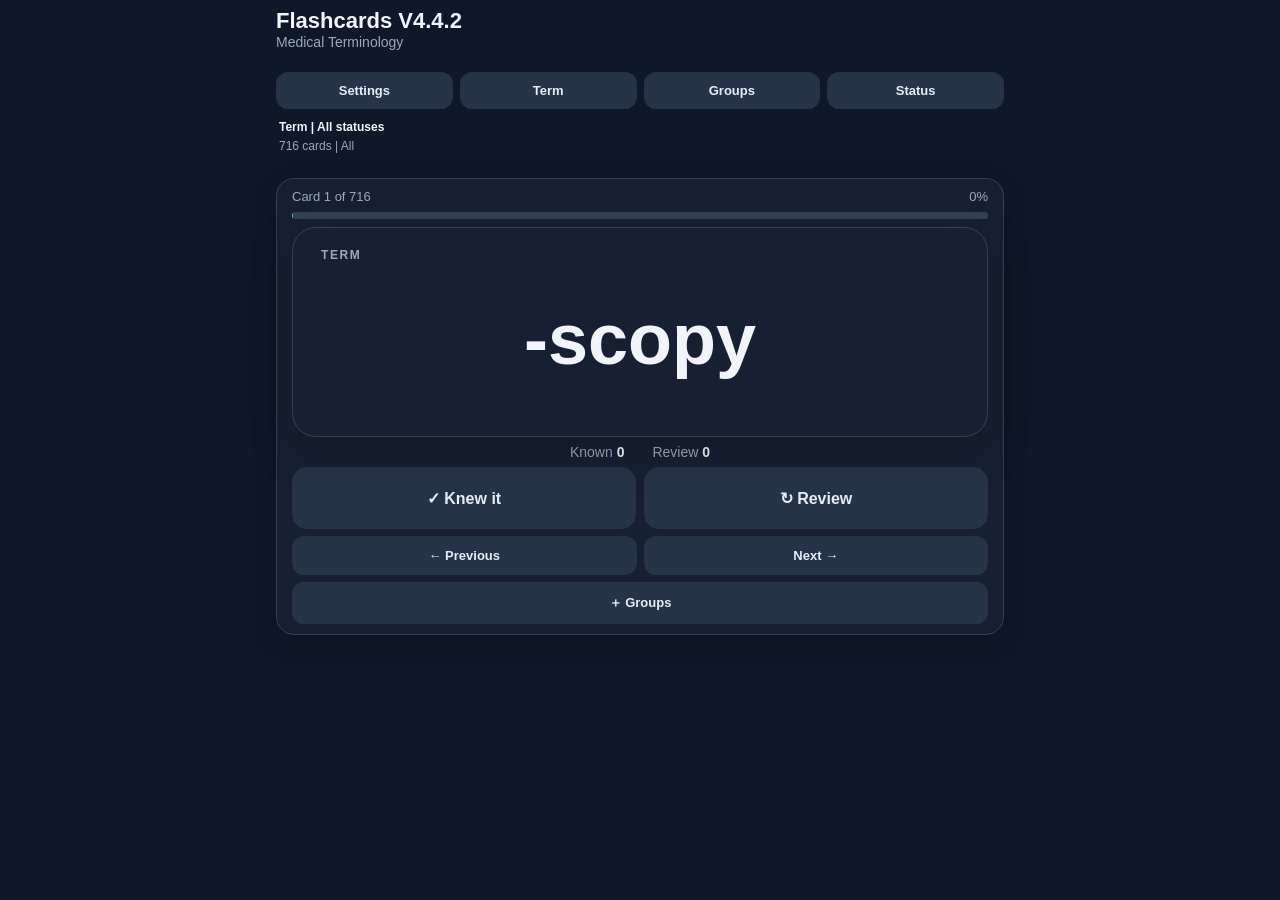
==== commit 08cd19b2: "Force flashcard face shorter in V4.4.2" ====
--- a/v4.html
+++ b/v4.html
@@ -1,7 +1,7 @@
-<!doctype html><html lang="en"><head><meta charset="utf-8"><meta name="viewport" content="width=device-width,initial-scale=1,viewport-fit=cover"><meta name="theme-color" content="#0f172a"><meta name="apple-mobile-web-app-capable" content="yes"><meta name="apple-mobile-web-app-status-bar-style" content="default"><meta name="apple-mobile-web-app-title" content="Flash Cards"><title>Flashcards V4.4.2</title><link rel="manifest" href="./manifest.webmanifest?v=4.4.2"><link rel="apple-touch-icon" href="./icon-192.png"><link rel="stylesheet" href="./styles.css?v=4.4.2"><style>
+<!doctype html><html lang="en"><head><meta charset="utf-8"><meta name="viewport" content="width=device-width,initial-scale=1,viewport-fit=cover"><meta name="theme-color" content="#0f172a"><meta name="apple-mobile-web-app-capable" content="yes"><meta name="apple-mobile-web-app-status-bar-style" content="default"><meta name="apple-mobile-web-app-title" content="Flash Cards"><title>Flashcards V4.4.2</title><link rel="manifest" href="./manifest.webmanifest?v=4.4.2"><link rel="apple-touch-icon" href="./icon-192.png"><link rel="stylesheet" href="./styles.css?v=4.4.2-fix2"><style>
 .primary-actions{display:grid;grid-template-columns:1fr 1fr;gap:8px;margin-top:7px}.primary-actions button{min-height:62px;font-size:16px;font-weight:800;border-radius:15px}.secondary-actions{display:grid;grid-template-columns:1fr 1fr;gap:7px;margin-top:7px}.secondary-actions button{min-height:38px;font-size:13px}.card-group-action{margin-top:7px;width:100%;min-height:38px;font-size:13px}.status-check{display:flex!important;align-items:center;gap:10px;padding:11px 8px!important;margin:0!important;border-bottom:1px solid var(--line);color:var(--ink)!important;font-size:14px!important}.status-check:last-child{border-bottom:0}.status-check input{width:19px;height:19px;flex:0 0 auto}.status-check span{font-weight:700}.card-groups-modal{position:fixed;inset:0;z-index:1000;background:rgba(0,0,0,.52);display:flex;align-items:flex-end;justify-content:center;padding:16px}.card-groups-modal.hidden{display:none}.card-groups-sheet{width:min(100%,560px);max-height:78vh;overflow:auto;background:var(--panel);color:var(--ink);border:1px solid var(--line);border-radius:18px;padding:16px}.card-groups-head{display:flex;align-items:center;justify-content:space-between;gap:12px;margin-bottom:8px}.card-groups-head h2{margin:0}.card-groups-create{display:grid;grid-template-columns:1fr auto;gap:8px;margin-top:14px}.library-actions{display:grid;grid-template-columns:1fr 1fr;gap:8px;margin:12px 0}.library-actions button{min-height:42px}.library-row{display:grid;grid-template-columns:1fr auto;gap:8px;align-items:stretch;border-top:1px solid var(--line);padding:8px 0}.library-row:first-child{border-top:0}.library-select{text-align:left;display:flex;flex-direction:column;align-items:flex-start;gap:3px}.library-select span{font-size:12px;opacity:.7}.library-row.active .library-select{font-weight:800}.library-current{font-weight:800;margin-top:5px}.settings-section{border-top:1px solid var(--line);padding-top:18px;margin-top:18px}.settings-section:first-child{border-top:0;padding-top:0;margin-top:0}.settings-section h2{margin-bottom:5px}.settings-subhead{font-size:13px;font-weight:800;margin:14px 0 7px}.settings-actions{display:grid;grid-template-columns:1fr 1fr;gap:8px}.settings-actions button{min-height:42px}
-#studyView .app{padding-top:8px;padding-bottom:8px}#studyView .header{margin-bottom:7px}#studyView .header h1{font-size:22px}#studyView .toolbar-panel{padding-top:8px;padding-bottom:8px;margin-bottom:7px}#studyView .panel{padding-top:10px;padding-bottom:10px}#studyView .study-card{height:250px!important;min-height:250px!important;max-height:250px!important;margin-top:8px!important;margin-bottom:7px!important}#studyView .study-card .inner{height:100%!important;min-height:0!important}.progress-head{margin-bottom:4px!important}.stats{margin-top:5px!important;margin-bottom:3px!important}
-@media(max-height:760px){#studyView .study-card{height:225px!important;min-height:225px!important;max-height:225px!important}.primary-actions button{min-height:56px}#studyView .header h1{font-size:20px}}
+#studyView .app{padding-top:8px;padding-bottom:8px}#studyView .header{margin-bottom:7px}#studyView .header h1{font-size:22px}#studyView .toolbar-panel{padding-top:8px;padding-bottom:8px;margin-bottom:7px}#studyView .panel{padding-top:10px;padding-bottom:10px}#studyView .study-card,#studyView .study-card>.inner,#studyView .study-card .face{height:210px!important;min-height:210px!important;max-height:210px!important}#studyView .study-card{margin-top:8px!important;margin-bottom:7px!important}#studyView .study-card .face{bottom:auto!important;overflow:hidden!important}.progress-head{margin-bottom:4px!important}.stats{margin-top:5px!important;margin-bottom:3px!important}
+@media(max-height:760px){#studyView .study-card,#studyView .study-card>.inner,#studyView .study-card .face{height:195px!important;min-height:195px!important;max-height:195px!important}.primary-actions button{min-height:56px}#studyView .header h1{font-size:20px}}
 </style></head><body>
 <div id="studyView"><div class="app"><header class="header"><div><h1>Flashcards V4.4.2</h1><div class="sub" data-library-name>Medical Terminology</div></div></header><section class="toolbar-panel"><div class="toolbar"><div class="tool"><button onclick="showGroups()">Settings</button></div><div class="tool"><button id="directionToggle" onclick="toggleDirection()">Term</button></div><div class="tool"><button onclick="toggleMenu('groupsMenu',event)">Groups</button><div id="groupsMenu" class="tool-menu groups-menu hidden"><div id="toolbarGroups"></div></div></div><div class="tool"><button onclick="toggleMenu('statusMenu',event)">Status</button><div id="statusMenu" class="tool-menu hidden"><div id="statusChecks"></div></div></div></div><select id="direction" class="hidden"><option value="term">Term</option><option value="meaning">Meaning</option></select><select id="statusFilter" class="hidden"><option value="all">All statuses</option></select><div class="study-summary"><div id="summaryLine1"></div><div id="summaryLine2"></div></div></section><section class="panel"><div class="progress-head"><span id="count"></span><span id="pct"></span></div><div class="progress"><div id="progress"></div></div><div class="study-card" id="card" onclick="flipCard()"><div class="inner"><div class="face" id="front"></div><div class="face back" id="back"></div></div></div><div class="stats"><span>Known <b id="known">0</b></span><span>Review <b id="review">0</b></span></div><div class="primary-actions"><button onclick="markCard(true)">✓ Knew it</button><button onclick="markCard(false)">↻ Review</button></div><div class="secondary-actions"><button onclick="prevCard()">← Previous</button><button onclick="nextCard()">Next →</button></div><button class="card-group-action" onclick="openCardGroups()">＋ Groups</button></section></div></div>
 <div id="groupsView" class="hidden"><div class="app"><header class="header"><div><div class="sub"><span data-library-name>Medical Terminology</span> · V4.4.2</div><h1>Settings</h1></div><button onclick="showStudy()">← Back</button></header><section class="panel"><div class="settings-section"><h2>Library</h2><div class="sub">Switch card sets and move them in or out of the app.</div><div id="currentLibrarySummary" class="library-current"></div><div class="library-actions"><button class="primary" onclick="chooseLibraryImport()">Import CSV</button><button onclick="exportCurrentLibraryCSV()">Export Current</button><button onclick="downloadCSVTemplate()">CSV Template</button><button onclick="exportProgress()">Back Up All</button></div><input id="libraryImport" type="file" accept="text/csv,.csv" hidden onchange="importLibraryCSV(event)"><input id="progressImport" type="file" accept="application/json,.json" hidden onchange="importProgress(event)"><div id="librariesList"></div><div class="settings-subhead">Complete backup</div><div class="settings-actions"><button onclick="exportProgress()">Save Backup</button><button onclick="document.getElementById('progressImport').click()">Restore Backup</button></div></div><div class="settings-section"><h2>Groups</h2><div class="sub">Organize cards within <span data-library-name>this library</span>.</div><div id="groupsList" style="margin-top:10px"></div><div class="settings-subhead">Create a group</div><div class="row"><input id="newGroup" placeholder="e.g. Cardiovascular"><button class="primary" onclick="createGroup()">Create</button></div><div id="groupEditor"></div></div><div class="settings-section"><h2>Appearance</h2><div class="setting-row"><div><div class="setting-title">Dark mode</div><div class="sub">Use a darker color scheme throughout the app.</div></div><label class="switch"><input id="darkModeToggle" type="checkbox" onchange="setDarkMode(this.checked)"><span class="slider"></span></label></div></div></section></div></div>
--- a/styles.css
+++ b/styles.css
@@ -7,9 +7,9 @@
 .toolbar-panel{margin-top:14px}.toolbar{display:grid;grid-template-columns:repeat(4,1fr);gap:7px;position:relative}.tool{position:relative;min-width:0}.tool>button{width:100%;padding:11px 5px;font-size:13px;white-space:nowrap}.tool-menu{position:absolute;top:calc(100% + 7px);left:0;z-index:100;background:var(--menu);border:1px solid var(--border);border-radius:14px;padding:6px;min-width:190px;box-shadow:0 14px 35px var(--shadow)}.tool:last-child .tool-menu{left:auto;right:0}.tool-menu>button{display:block;width:100%;text-align:left;background:var(--menu);padding:11px;color:var(--ink)}.tool-menu>button:active{background:var(--button)}.groups-menu{min-width:260px;max-height:55vh;overflow:auto}.menu-check{display:flex!important;align-items:center;gap:9px;padding:10px 7px!important;margin:0!important;border-bottom:1px solid var(--line);font-size:14px!important;color:var(--ink)!important}.menu-check:last-child{border-bottom:0}.menu-check input{width:19px;height:19px;flex:0 0 auto}.menu-check span{font-weight:700;flex:1}.menu-check small{color:var(--muted);font-weight:600}.study-summary{padding:9px 3px 0;color:var(--muted);font-size:12px;line-height:1.55}.study-summary div:first-child{color:var(--ink);font-weight:700}
 label{display:block;font-size:12px;font-weight:800;color:var(--muted);margin:0 0 6px}input,select{width:100%;padding:12px;border:1px solid var(--border);border-radius:11px;background:var(--card);color:var(--ink);font-size:16px}.row{display:flex;gap:8px}.row input{flex:1}
 .progress-head{display:flex;justify-content:space-between;color:var(--muted);font-size:13px}.progress{height:7px;background:var(--progress);border-radius:99px;overflow:hidden;margin-top:8px}.progress div{height:100%;background:var(--accent);width:0}
-.study-card{height:270px;min-height:270px;margin:12px 0;perspective:1000px;cursor:pointer}.inner{height:100%;min-height:0;position:relative;transform-style:preserve-3d;transition:.35s}.flipped .inner{transform:rotateY(180deg)}.face{position:absolute;inset:0;backface-visibility:hidden;border:1px solid var(--border);border-radius:24px;background:var(--card);color:var(--ink);text-align:center;padding:24px 28px;box-shadow:0 15px 45px var(--shadow);display:flex;flex-direction:column}.back{transform:rotateY(180deg)}
-.card-label{font-size:12px;text-transform:uppercase;letter-spacing:.13em;color:var(--muted);font-weight:850;text-align:left;width:100%;flex:0 0 auto}.card-center{flex:1;display:flex;flex-direction:column;align-items:center;justify-content:center;width:100%}.term{font-size:clamp(40px,10vw,72px);font-weight:900;word-break:break-word}.meaning{font-size:clamp(23px,6vw,36px);font-weight:800;line-height:1.18;margin:10px 0}.answer-context{color:var(--muted);font-size:17px;font-weight:650;margin-top:18px;line-height:1.35;max-width:90%}
+.study-card{height:220px;min-height:220px;max-height:220px;margin:10px 0;perspective:1000px;cursor:pointer;position:relative}.study-card>.inner{height:220px;min-height:220px;max-height:220px;position:relative;transform-style:preserve-3d;transition:.35s}.flipped .inner{transform:rotateY(180deg)}.study-card .face{position:absolute;top:0;right:0;bottom:auto;left:0;height:220px;min-height:220px;max-height:220px;overflow:hidden;backface-visibility:hidden;border:1px solid var(--border);border-radius:24px;background:var(--card);color:var(--ink);text-align:center;padding:20px 28px;box-shadow:0 15px 45px var(--shadow);display:flex;flex-direction:column}.back{transform:rotateY(180deg)}
+.card-label{font-size:12px;text-transform:uppercase;letter-spacing:.13em;color:var(--muted);font-weight:850;text-align:left;width:100%;flex:0 0 auto}.card-center{flex:1;display:flex;flex-direction:column;align-items:center;justify-content:center;width:100%;min-height:0}.term{font-size:clamp(40px,10vw,72px);font-weight:900;word-break:break-word}.meaning{font-size:clamp(23px,6vw,36px);font-weight:800;line-height:1.18;margin:10px 0}.answer-context{color:var(--muted);font-size:17px;font-weight:650;margin-top:18px;line-height:1.35;max-width:90%}
 .nav{display:flex;gap:8px}.nav button{flex:1}.stats{display:flex;justify-content:center;gap:28px;color:var(--muted);font-size:14px;margin:10px}.stats b{color:var(--ink)}
 .check{display:flex;gap:10px;align-items:center;padding:11px 4px;border-bottom:1px solid var(--line)}.check:last-child{border-bottom:0}.check input{width:20px;height:20px}.check .group-name{font-weight:700;flex:1}.group-meta{display:block;font-weight:500;color:var(--muted);font-size:12px;margin-top:2px}.edit-link{padding:8px 10px}.checklist{max-height:46vh;overflow:auto;border:1px solid var(--border);border-radius:12px;padding:5px;margin-top:10px}.backup-actions{display:grid;grid-template-columns:1fr 1fr;gap:10px}
 .setting-row{display:flex;align-items:center;justify-content:space-between;gap:18px}.setting-title{font-weight:750;margin-bottom:3px}.switch{position:relative;display:inline-block;width:52px;height:30px;flex:0 0 auto;margin:0}.switch input{opacity:0;width:0;height:0}.slider{position:absolute;inset:0;background:var(--progress);border:1px solid var(--border);border-radius:999px;transition:.2s}.slider:before{content:"";position:absolute;width:24px;height:24px;left:2px;top:2px;background:#fff;border-radius:50%;box-shadow:0 1px 4px #0003;transition:.2s}.switch input:checked+.slider{background:var(--accent);border-color:var(--accent)}.switch input:checked+.slider:before{transform:translateX(22px)}
-@media(max-width:600px){.study-card{height:250px;min-height:250px}.inner{height:100%;min-height:0}.backup-actions{grid-template-columns:1fr}.stats{gap:20px}.header{align-items:flex-start}.header h1{font-size:27px}.tool>button{font-size:12px;padding:10px 3px}.tool-menu{position:fixed;left:16px!important;right:16px!important;top:auto;min-width:0}.groups-menu{max-height:50vh}}
+@media(max-width:600px){.study-card,.study-card>.inner,.study-card .face{height:210px;min-height:210px;max-height:210px}.backup-actions{grid-template-columns:1fr}.stats{gap:20px}.header{align-items:flex-start}.header h1{font-size:27px}.tool>button{font-size:12px;padding:10px 3px}.tool-menu{position:fixed;left:16px!important;right:16px!important;top:auto;min-width:0}.groups-menu{max-height:50vh}}
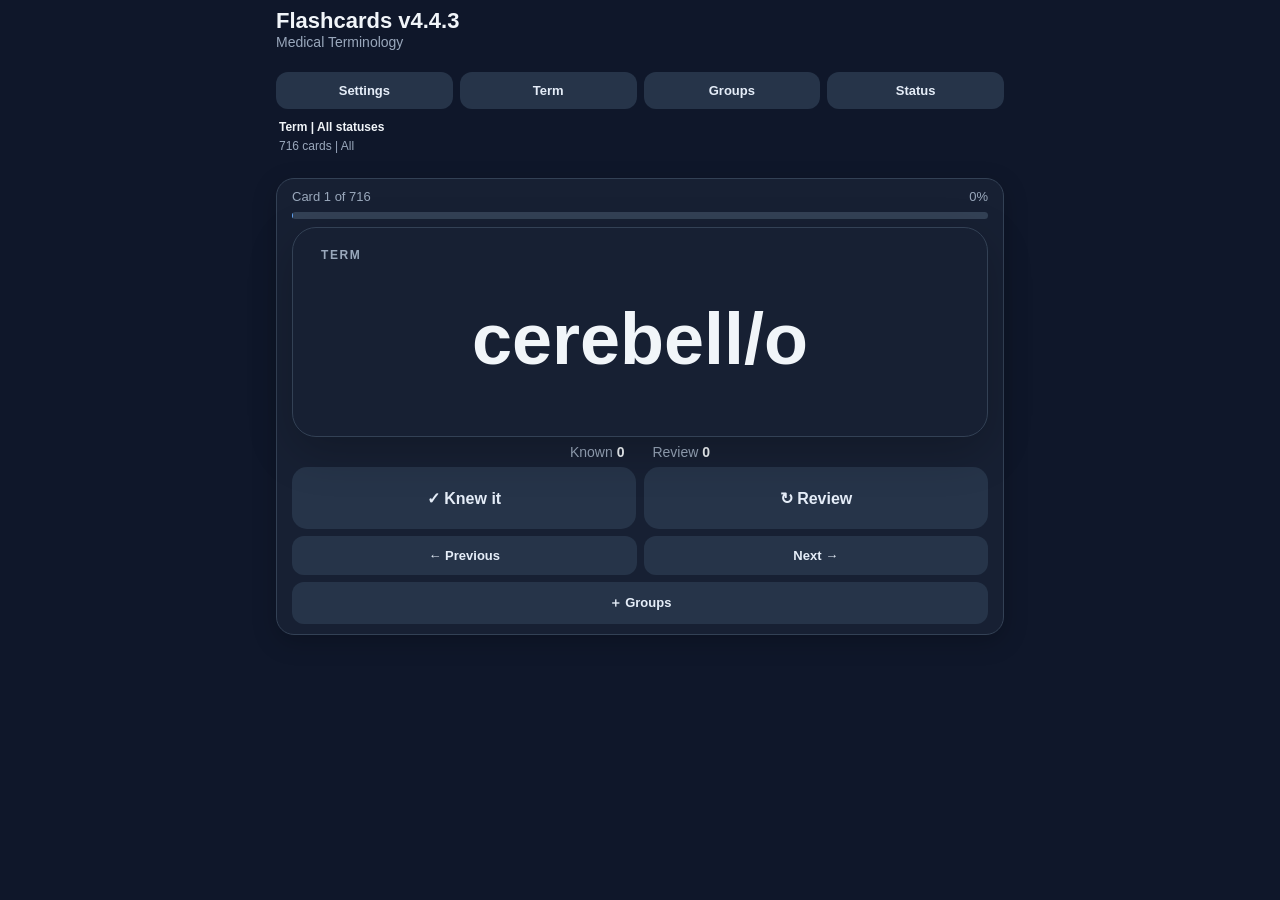
==== commit 30faf829: "Release v4.4.3 with lowercase version label and CSV import normalization" ====
--- a/v4.html
+++ b/v4.html
@@ -1,9 +1,9 @@
-<!doctype html><html lang="en"><head><meta charset="utf-8"><meta name="viewport" content="width=device-width,initial-scale=1,viewport-fit=cover"><meta name="theme-color" content="#0f172a"><meta name="apple-mobile-web-app-capable" content="yes"><meta name="apple-mobile-web-app-status-bar-style" content="default"><meta name="apple-mobile-web-app-title" content="Flash Cards"><title>Flashcards V4.4.2</title><link rel="manifest" href="./manifest.webmanifest?v=4.4.2"><link rel="apple-touch-icon" href="./icon-192.png"><link rel="stylesheet" href="./styles.css?v=4.4.2-fix2"><style>
+<!doctype html><html lang="en"><head><meta charset="utf-8"><meta name="viewport" content="width=device-width,initial-scale=1,viewport-fit=cover"><meta name="theme-color" content="#0f172a"><meta name="apple-mobile-web-app-capable" content="yes"><meta name="apple-mobile-web-app-status-bar-style" content="default"><meta name="apple-mobile-web-app-title" content="Flash Cards"><title>Flashcards v4.4.3</title><link rel="manifest" href="./manifest.webmanifest?v=4.4.3"><link rel="apple-touch-icon" href="./icon-192.png"><link rel="stylesheet" href="./styles.css?v=4.4.3"><style>
 .primary-actions{display:grid;grid-template-columns:1fr 1fr;gap:8px;margin-top:7px}.primary-actions button{min-height:62px;font-size:16px;font-weight:800;border-radius:15px}.secondary-actions{display:grid;grid-template-columns:1fr 1fr;gap:7px;margin-top:7px}.secondary-actions button{min-height:38px;font-size:13px}.card-group-action{margin-top:7px;width:100%;min-height:38px;font-size:13px}.status-check{display:flex!important;align-items:center;gap:10px;padding:11px 8px!important;margin:0!important;border-bottom:1px solid var(--line);color:var(--ink)!important;font-size:14px!important}.status-check:last-child{border-bottom:0}.status-check input{width:19px;height:19px;flex:0 0 auto}.status-check span{font-weight:700}.card-groups-modal{position:fixed;inset:0;z-index:1000;background:rgba(0,0,0,.52);display:flex;align-items:flex-end;justify-content:center;padding:16px}.card-groups-modal.hidden{display:none}.card-groups-sheet{width:min(100%,560px);max-height:78vh;overflow:auto;background:var(--panel);color:var(--ink);border:1px solid var(--line);border-radius:18px;padding:16px}.card-groups-head{display:flex;align-items:center;justify-content:space-between;gap:12px;margin-bottom:8px}.card-groups-head h2{margin:0}.card-groups-create{display:grid;grid-template-columns:1fr auto;gap:8px;margin-top:14px}.library-actions{display:grid;grid-template-columns:1fr 1fr;gap:8px;margin:12px 0}.library-actions button{min-height:42px}.library-row{display:grid;grid-template-columns:1fr auto;gap:8px;align-items:stretch;border-top:1px solid var(--line);padding:8px 0}.library-row:first-child{border-top:0}.library-select{text-align:left;display:flex;flex-direction:column;align-items:flex-start;gap:3px}.library-select span{font-size:12px;opacity:.7}.library-row.active .library-select{font-weight:800}.library-current{font-weight:800;margin-top:5px}.settings-section{border-top:1px solid var(--line);padding-top:18px;margin-top:18px}.settings-section:first-child{border-top:0;padding-top:0;margin-top:0}.settings-section h2{margin-bottom:5px}.settings-subhead{font-size:13px;font-weight:800;margin:14px 0 7px}.settings-actions{display:grid;grid-template-columns:1fr 1fr;gap:8px}.settings-actions button{min-height:42px}
 #studyView .app{padding-top:8px;padding-bottom:8px}#studyView .header{margin-bottom:7px}#studyView .header h1{font-size:22px}#studyView .toolbar-panel{padding-top:8px;padding-bottom:8px;margin-bottom:7px}#studyView .panel{padding-top:10px;padding-bottom:10px}#studyView .study-card,#studyView .study-card>.inner,#studyView .study-card .face{height:210px!important;min-height:210px!important;max-height:210px!important}#studyView .study-card{margin-top:8px!important;margin-bottom:7px!important}#studyView .study-card .face{bottom:auto!important;overflow:hidden!important}.progress-head{margin-bottom:4px!important}.stats{margin-top:5px!important;margin-bottom:3px!important}
 @media(max-height:760px){#studyView .study-card,#studyView .study-card>.inner,#studyView .study-card .face{height:195px!important;min-height:195px!important;max-height:195px!important}.primary-actions button{min-height:56px}#studyView .header h1{font-size:20px}}
 </style></head><body>
-<div id="studyView"><div class="app"><header class="header"><div><h1>Flashcards V4.4.2</h1><div class="sub" data-library-name>Medical Terminology</div></div></header><section class="toolbar-panel"><div class="toolbar"><div class="tool"><button onclick="showGroups()">Settings</button></div><div class="tool"><button id="directionToggle" onclick="toggleDirection()">Term</button></div><div class="tool"><button onclick="toggleMenu('groupsMenu',event)">Groups</button><div id="groupsMenu" class="tool-menu groups-menu hidden"><div id="toolbarGroups"></div></div></div><div class="tool"><button onclick="toggleMenu('statusMenu',event)">Status</button><div id="statusMenu" class="tool-menu hidden"><div id="statusChecks"></div></div></div></div><select id="direction" class="hidden"><option value="term">Term</option><option value="meaning">Meaning</option></select><select id="statusFilter" class="hidden"><option value="all">All statuses</option></select><div class="study-summary"><div id="summaryLine1"></div><div id="summaryLine2"></div></div></section><section class="panel"><div class="progress-head"><span id="count"></span><span id="pct"></span></div><div class="progress"><div id="progress"></div></div><div class="study-card" id="card" onclick="flipCard()"><div class="inner"><div class="face" id="front"></div><div class="face back" id="back"></div></div></div><div class="stats"><span>Known <b id="known">0</b></span><span>Review <b id="review">0</b></span></div><div class="primary-actions"><button onclick="markCard(true)">✓ Knew it</button><button onclick="markCard(false)">↻ Review</button></div><div class="secondary-actions"><button onclick="prevCard()">← Previous</button><button onclick="nextCard()">Next →</button></div><button class="card-group-action" onclick="openCardGroups()">＋ Groups</button></section></div></div>
-<div id="groupsView" class="hidden"><div class="app"><header class="header"><div><div class="sub"><span data-library-name>Medical Terminology</span> · V4.4.2</div><h1>Settings</h1></div><button onclick="showStudy()">← Back</button></header><section class="panel"><div class="settings-section"><h2>Library</h2><div class="sub">Switch card sets and move them in or out of the app.</div><div id="currentLibrarySummary" class="library-current"></div><div class="library-actions"><button class="primary" onclick="chooseLibraryImport()">Import CSV</button><button onclick="exportCurrentLibraryCSV()">Export Current</button><button onclick="downloadCSVTemplate()">CSV Template</button><button onclick="exportProgress()">Back Up All</button></div><input id="libraryImport" type="file" accept="text/csv,.csv" hidden onchange="importLibraryCSV(event)"><input id="progressImport" type="file" accept="application/json,.json" hidden onchange="importProgress(event)"><div id="librariesList"></div><div class="settings-subhead">Complete backup</div><div class="settings-actions"><button onclick="exportProgress()">Save Backup</button><button onclick="document.getElementById('progressImport').click()">Restore Backup</button></div></div><div class="settings-section"><h2>Groups</h2><div class="sub">Organize cards within <span data-library-name>this library</span>.</div><div id="groupsList" style="margin-top:10px"></div><div class="settings-subhead">Create a group</div><div class="row"><input id="newGroup" placeholder="e.g. Cardiovascular"><button class="primary" onclick="createGroup()">Create</button></div><div id="groupEditor"></div></div><div class="settings-section"><h2>Appearance</h2><div class="setting-row"><div><div class="setting-title">Dark mode</div><div class="sub">Use a darker color scheme throughout the app.</div></div><label class="switch"><input id="darkModeToggle" type="checkbox" onchange="setDarkMode(this.checked)"><span class="slider"></span></label></div></div></section></div></div>
+<div id="studyView"><div class="app"><header class="header"><div><h1>Flashcards v4.4.3</h1><div class="sub" data-library-name>Medical Terminology</div></div></header><section class="toolbar-panel"><div class="toolbar"><div class="tool"><button onclick="showGroups()">Settings</button></div><div class="tool"><button id="directionToggle" onclick="toggleDirection()">Term</button></div><div class="tool"><button onclick="toggleMenu('groupsMenu',event)">Groups</button><div id="groupsMenu" class="tool-menu groups-menu hidden"><div id="toolbarGroups"></div></div></div><div class="tool"><button onclick="toggleMenu('statusMenu',event)">Status</button><div id="statusMenu" class="tool-menu hidden"><div id="statusChecks"></div></div></div></div><select id="direction" class="hidden"><option value="term">Term</option><option value="meaning">Meaning</option></select><select id="statusFilter" class="hidden"><option value="all">All statuses</option></select><div class="study-summary"><div id="summaryLine1"></div><div id="summaryLine2"></div></div></section><section class="panel"><div class="progress-head"><span id="count"></span><span id="pct"></span></div><div class="progress"><div id="progress"></div></div><div class="study-card" id="card" onclick="flipCard()"><div class="inner"><div class="face" id="front"></div><div class="face back" id="back"></div></div></div><div class="stats"><span>Known <b id="known">0</b></span><span>Review <b id="review">0</b></span></div><div class="primary-actions"><button onclick="markCard(true)">✓ Knew it</button><button onclick="markCard(false)">↻ Review</button></div><div class="secondary-actions"><button onclick="prevCard()">← Previous</button><button onclick="nextCard()">Next →</button></div><button class="card-group-action" onclick="openCardGroups()">＋ Groups</button></section></div></div>
+<div id="groupsView" class="hidden"><div class="app"><header class="header"><div><div class="sub"><span data-library-name>Medical Terminology</span> · v4.4.3</div><h1>Settings</h1></div><button onclick="showStudy()">← Back</button></header><section class="panel"><div class="settings-section"><h2>Library</h2><div class="sub">Switch card sets and move them in or out of the app.</div><div id="currentLibrarySummary" class="library-current"></div><div class="library-actions"><button class="primary" onclick="chooseLibraryImport()">Import CSV</button><button onclick="exportCurrentLibraryCSV()">Export Current</button><button onclick="downloadCSVTemplate()">CSV Template</button><button onclick="exportProgress()">Back Up All</button></div><input id="libraryImport" type="file" accept="text/csv,.csv" hidden onchange="importLibraryCSV(event)"><input id="progressImport" type="file" accept="application/json,.json" hidden onchange="importProgress(event)"><div id="librariesList"></div><div class="settings-subhead">Complete backup</div><div class="settings-actions"><button onclick="exportProgress()">Save Backup</button><button onclick="document.getElementById('progressImport').click()">Restore Backup</button></div></div><div class="settings-section"><h2>Groups</h2><div class="sub">Organize cards within <span data-library-name>this library</span>.</div><div id="groupsList" style="margin-top:10px"></div><div class="settings-subhead">Create a group</div><div class="row"><input id="newGroup" placeholder="e.g. Cardiovascular"><button class="primary" onclick="createGroup()">Create</button></div><div id="groupEditor"></div></div><div class="settings-section"><h2>Appearance</h2><div class="setting-row"><div><div class="setting-title">Dark mode</div><div class="sub">Use a darker color scheme throughout the app.</div></div><label class="switch"><input id="darkModeToggle" type="checkbox" onchange="setDarkMode(this.checked)"><span class="slider"></span></label></div></div></section></div></div>
 <div id="cardGroupsModal" class="card-groups-modal hidden" onclick="if(event.target===this)closeCardGroups()"><div class="card-groups-sheet"><div class="card-groups-head"><h2>Card groups</h2><button onclick="closeCardGroups()">Done</button></div><div class="sub">Add or remove this card without changing the current study session.</div><div id="cardGroupsList" style="margin-top:10px"></div><div class="card-groups-create"><input id="cardGroupNewName" placeholder="New group name" onkeydown="if(event.key==='Enter')createGroupForCurrentCard()"><button class="primary" onclick="createGroupForCurrentCard()">＋ Create</button></div></div></div>
-<script src="./app-v4.js?v=4.4.2"></script><script src="./v43.js?v=4.4.2"></script><script src="./v432.js?v=4.4.2"></script><script src="./v440.js?v=4.4.2"></script><script src="./v441.js?v=4.4.2"></script><script>if('serviceWorker' in navigator){navigator.serviceWorker.register('./sw.js',{updateViaCache:'none'}).then(r=>r.update()).catch(console.error)}</script></body></html>+<script src="./app-v4.js?v=4.4.3"></script><script src="./v43.js?v=4.4.3"></script><script src="./v432.js?v=4.4.3"></script><script src="./v440.js?v=4.4.3"></script><script src="./v441.js?v=4.4.3"></script><script src="./v443.js?v=4.4.3"></script><script>if('serviceWorker' in navigator){navigator.serviceWorker.register('./sw.js',{updateViaCache:'none'}).then(r=>r.update()).catch(console.error)}</script></body></html>
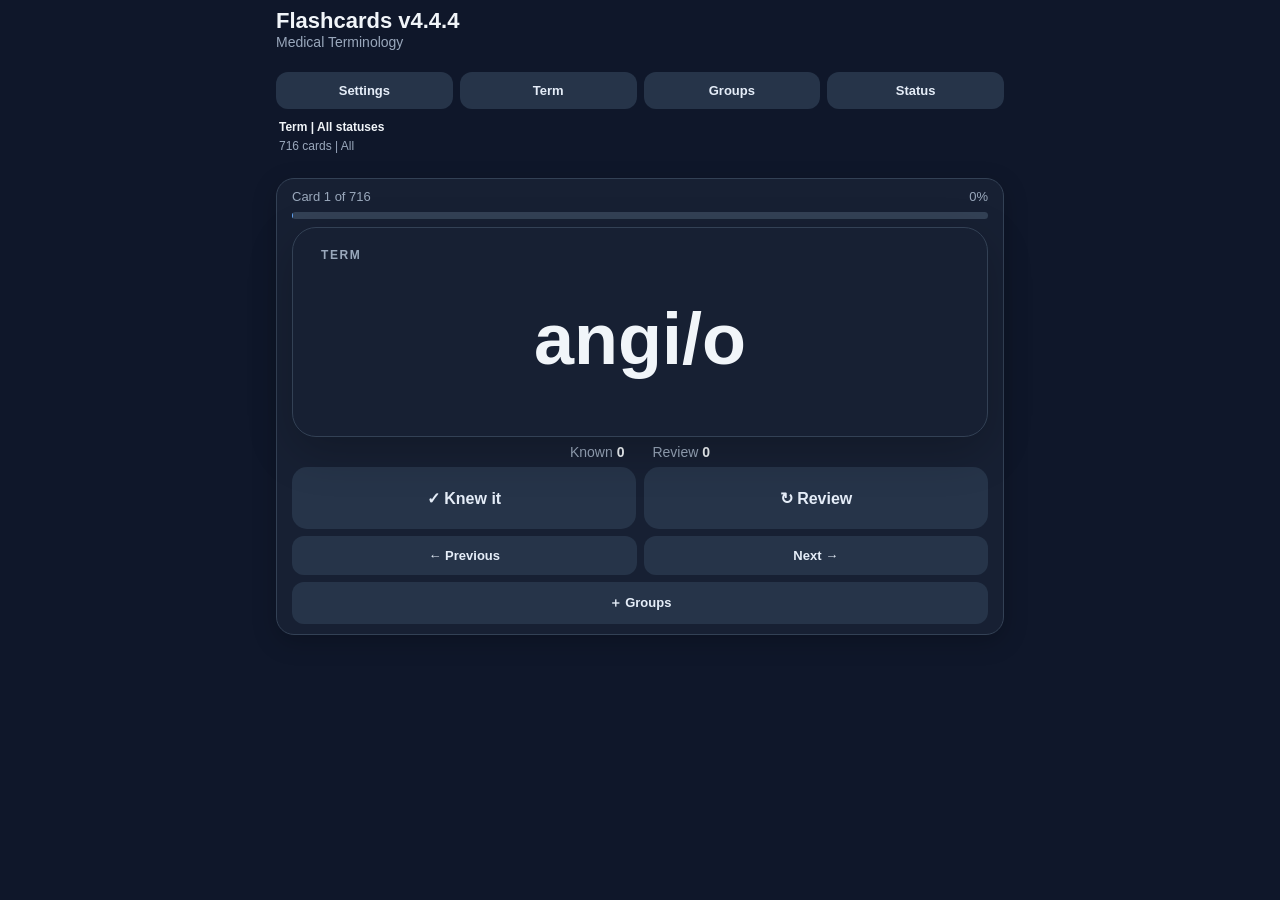
==== commit 926870b9: "Release v4.4.4 with bulk unmark and deck refilter" ====
--- a/v4.html
+++ b/v4.html
@@ -1,9 +1,8 @@
-<!doctype html><html lang="en"><head><meta charset="utf-8"><meta name="viewport" content="width=device-width,initial-scale=1,viewport-fit=cover"><meta name="theme-color" content="#0f172a"><meta name="apple-mobile-web-app-capable" content="yes"><meta name="apple-mobile-web-app-status-bar-style" content="default"><meta name="apple-mobile-web-app-title" content="Flash Cards"><title>Flashcards v4.4.3</title><link rel="manifest" href="./manifest.webmanifest?v=4.4.3"><link rel="apple-touch-icon" href="./icon-192.png"><link rel="stylesheet" href="./styles.css?v=4.4.3"><style>
-.primary-actions{display:grid;grid-template-columns:1fr 1fr;gap:8px;margin-top:7px}.primary-actions button{min-height:62px;font-size:16px;font-weight:800;border-radius:15px}.secondary-actions{display:grid;grid-template-columns:1fr 1fr;gap:7px;margin-top:7px}.secondary-actions button{min-height:38px;font-size:13px}.card-group-action{margin-top:7px;width:100%;min-height:38px;font-size:13px}.status-check{display:flex!important;align-items:center;gap:10px;padding:11px 8px!important;margin:0!important;border-bottom:1px solid var(--line);color:var(--ink)!important;font-size:14px!important}.status-check:last-child{border-bottom:0}.status-check input{width:19px;height:19px;flex:0 0 auto}.status-check span{font-weight:700}.card-groups-modal{position:fixed;inset:0;z-index:1000;background:rgba(0,0,0,.52);display:flex;align-items:flex-end;justify-content:center;padding:16px}.card-groups-modal.hidden{display:none}.card-groups-sheet{width:min(100%,560px);max-height:78vh;overflow:auto;background:var(--panel);color:var(--ink);border:1px solid var(--line);border-radius:18px;padding:16px}.card-groups-head{display:flex;align-items:center;justify-content:space-between;gap:12px;margin-bottom:8px}.card-groups-head h2{margin:0}.card-groups-create{display:grid;grid-template-columns:1fr auto;gap:8px;margin-top:14px}.library-actions{display:grid;grid-template-columns:1fr 1fr;gap:8px;margin:12px 0}.library-actions button{min-height:42px}.library-row{display:grid;grid-template-columns:1fr auto;gap:8px;align-items:stretch;border-top:1px solid var(--line);padding:8px 0}.library-row:first-child{border-top:0}.library-select{text-align:left;display:flex;flex-direction:column;align-items:flex-start;gap:3px}.library-select span{font-size:12px;opacity:.7}.library-row.active .library-select{font-weight:800}.library-current{font-weight:800;margin-top:5px}.settings-section{border-top:1px solid var(--line);padding-top:18px;margin-top:18px}.settings-section:first-child{border-top:0;padding-top:0;margin-top:0}.settings-section h2{margin-bottom:5px}.settings-subhead{font-size:13px;font-weight:800;margin:14px 0 7px}.settings-actions{display:grid;grid-template-columns:1fr 1fr;gap:8px}.settings-actions button{min-height:42px}
-#studyView .app{padding-top:8px;padding-bottom:8px}#studyView .header{margin-bottom:7px}#studyView .header h1{font-size:22px}#studyView .toolbar-panel{padding-top:8px;padding-bottom:8px;margin-bottom:7px}#studyView .panel{padding-top:10px;padding-bottom:10px}#studyView .study-card,#studyView .study-card>.inner,#studyView .study-card .face{height:210px!important;min-height:210px!important;max-height:210px!important}#studyView .study-card{margin-top:8px!important;margin-bottom:7px!important}#studyView .study-card .face{bottom:auto!important;overflow:hidden!important}.progress-head{margin-bottom:4px!important}.stats{margin-top:5px!important;margin-bottom:3px!important}
-@media(max-height:760px){#studyView .study-card,#studyView .study-card>.inner,#studyView .study-card .face{height:195px!important;min-height:195px!important;max-height:195px!important}.primary-actions button{min-height:56px}#studyView .header h1{font-size:20px}}
+<!doctype html><html lang="en"><head><meta charset="utf-8"><meta name="viewport" content="width=device-width,initial-scale=1,viewport-fit=cover"><meta name="theme-color" content="#0f172a"><meta name="apple-mobile-web-app-capable" content="yes"><meta name="apple-mobile-web-app-status-bar-style" content="default"><meta name="apple-mobile-web-app-title" content="Flash Cards"><title>Flashcards v4.4.4</title><link rel="manifest" href="./manifest.webmanifest?v=4.4.4"><link rel="apple-touch-icon" href="./icon-192.png"><link rel="stylesheet" href="./styles.css?v=4.4.4"><style>
+.primary-actions{display:grid;grid-template-columns:1fr 1fr;gap:8px;margin-top:7px}.primary-actions button{min-height:62px;font-size:16px;font-weight:800;border-radius:15px}.secondary-actions{display:grid;grid-template-columns:1fr 1fr;gap:7px;margin-top:7px}.secondary-actions button{min-height:38px;font-size:13px}.card-group-action{margin-top:7px;width:100%;min-height:38px;font-size:13px}.status-check{display:flex!important;align-items:center;gap:10px;padding:11px 8px!important;margin:0!important;border-bottom:1px solid var(--line);color:var(--ink)!important;font-size:14px!important}.status-check:last-child{border-bottom:0}.status-check input{width:19px;height:19px;flex:0 0 auto}.status-check span{font-weight:700}.card-groups-modal{position:fixed;inset:0;z-index:1000;background:rgba(0,0,0,.52);display:flex;align-items:flex-end;justify-content:center;padding:16px}.card-groups-modal.hidden{display:none}.card-groups-sheet{width:min(100%,560px);max-height:78vh;overflow:auto;background:var(--panel);color:var(--ink);border:1px solid var(--line);border-radius:18px;padding:16px}.card-groups-head{display:flex;align-items:center;justify-content:space-between;gap:12px;margin-bottom:8px}.card-groups-head h2{margin:0}.card-groups-create{display:grid;grid-template-columns:1fr auto;gap:8px;margin-top:14px}.library-actions{display:grid;grid-template-columns:1fr 1fr;gap:8px;margin:12px 0}.library-actions button{min-height:42px}.library-row{display:grid;grid-template-columns:1fr auto;gap:8px;align-items:stretch;border-top:1px solid var(--line);padding:8px 0}.library-row:first-child{border-top:0}.library-select{text-align:left;display:flex;flex-direction:column;align-items:flex-start;gap:3px}.library-select span{font-size:12px;opacity:.7}.library-row.active .library-select{font-weight:800}.library-current{font-weight:800;margin-top:5px}.settings-section{border-top:1px solid var(--line);padding-top:18px;margin-top:18px}.settings-section:first-child{border-top:0;padding-top:0;margin-top:0}.settings-section h2{margin-bottom:5px}.settings-subhead{font-size:13px;font-weight:800;margin:14px 0 7px}.settings-actions{display:grid;grid-template-columns:1fr 1fr;gap:8px}.settings-actions button{min-height:42px}.bulk-unmark{padding:8px 10px;font-size:12px;white-space:nowrap}
+#studyView .app{padding-top:8px;padding-bottom:8px}#studyView .header{margin-bottom:7px}#studyView .header h1{font-size:22px}#studyView .toolbar-panel{padding-top:8px;padding-bottom:8px;margin-bottom:7px}#studyView .panel{padding-top:10px;padding-bottom:10px}#studyView .study-card,#studyView .study-card>.inner,#studyView .study-card .face{height:210px!important;min-height:210px!important;max-height:210px!important}#studyView .study-card{margin-top:8px!important;margin-bottom:7px!important}#studyView .study-card .face{bottom:auto!important;overflow:hidden!important}.progress-head{margin-bottom:4px!important}.stats{margin-top:5px!important;margin-bottom:3px!important}@media(max-height:760px){#studyView .study-card,#studyView .study-card>.inner,#studyView .study-card .face{height:195px!important;min-height:195px!important;max-height:195px!important}.primary-actions button{min-height:56px}#studyView .header h1{font-size:20px}}
 </style></head><body>
-<div id="studyView"><div class="app"><header class="header"><div><h1>Flashcards v4.4.3</h1><div class="sub" data-library-name>Medical Terminology</div></div></header><section class="toolbar-panel"><div class="toolbar"><div class="tool"><button onclick="showGroups()">Settings</button></div><div class="tool"><button id="directionToggle" onclick="toggleDirection()">Term</button></div><div class="tool"><button onclick="toggleMenu('groupsMenu',event)">Groups</button><div id="groupsMenu" class="tool-menu groups-menu hidden"><div id="toolbarGroups"></div></div></div><div class="tool"><button onclick="toggleMenu('statusMenu',event)">Status</button><div id="statusMenu" class="tool-menu hidden"><div id="statusChecks"></div></div></div></div><select id="direction" class="hidden"><option value="term">Term</option><option value="meaning">Meaning</option></select><select id="statusFilter" class="hidden"><option value="all">All statuses</option></select><div class="study-summary"><div id="summaryLine1"></div><div id="summaryLine2"></div></div></section><section class="panel"><div class="progress-head"><span id="count"></span><span id="pct"></span></div><div class="progress"><div id="progress"></div></div><div class="study-card" id="card" onclick="flipCard()"><div class="inner"><div class="face" id="front"></div><div class="face back" id="back"></div></div></div><div class="stats"><span>Known <b id="known">0</b></span><span>Review <b id="review">0</b></span></div><div class="primary-actions"><button onclick="markCard(true)">✓ Knew it</button><button onclick="markCard(false)">↻ Review</button></div><div class="secondary-actions"><button onclick="prevCard()">← Previous</button><button onclick="nextCard()">Next →</button></div><button class="card-group-action" onclick="openCardGroups()">＋ Groups</button></section></div></div>
-<div id="groupsView" class="hidden"><div class="app"><header class="header"><div><div class="sub"><span data-library-name>Medical Terminology</span> · v4.4.3</div><h1>Settings</h1></div><button onclick="showStudy()">← Back</button></header><section class="panel"><div class="settings-section"><h2>Library</h2><div class="sub">Switch card sets and move them in or out of the app.</div><div id="currentLibrarySummary" class="library-current"></div><div class="library-actions"><button class="primary" onclick="chooseLibraryImport()">Import CSV</button><button onclick="exportCurrentLibraryCSV()">Export Current</button><button onclick="downloadCSVTemplate()">CSV Template</button><button onclick="exportProgress()">Back Up All</button></div><input id="libraryImport" type="file" accept="text/csv,.csv" hidden onchange="importLibraryCSV(event)"><input id="progressImport" type="file" accept="application/json,.json" hidden onchange="importProgress(event)"><div id="librariesList"></div><div class="settings-subhead">Complete backup</div><div class="settings-actions"><button onclick="exportProgress()">Save Backup</button><button onclick="document.getElementById('progressImport').click()">Restore Backup</button></div></div><div class="settings-section"><h2>Groups</h2><div class="sub">Organize cards within <span data-library-name>this library</span>.</div><div id="groupsList" style="margin-top:10px"></div><div class="settings-subhead">Create a group</div><div class="row"><input id="newGroup" placeholder="e.g. Cardiovascular"><button class="primary" onclick="createGroup()">Create</button></div><div id="groupEditor"></div></div><div class="settings-section"><h2>Appearance</h2><div class="setting-row"><div><div class="setting-title">Dark mode</div><div class="sub">Use a darker color scheme throughout the app.</div></div><label class="switch"><input id="darkModeToggle" type="checkbox" onchange="setDarkMode(this.checked)"><span class="slider"></span></label></div></div></section></div></div>
+<div id="studyView"><div class="app"><header class="header"><div><h1>Flashcards v4.4.4</h1><div class="sub" data-library-name>Medical Terminology</div></div></header><section class="toolbar-panel"><div class="toolbar"><div class="tool"><button onclick="showGroups()">Settings</button></div><div class="tool"><button id="directionToggle" onclick="toggleDirection()">Term</button></div><div class="tool"><button onclick="toggleMenu('groupsMenu',event)">Groups</button><div id="groupsMenu" class="tool-menu groups-menu hidden"><div id="toolbarGroups"></div></div></div><div class="tool"><button onclick="toggleMenu('statusMenu',event)">Status</button><div id="statusMenu" class="tool-menu hidden"><div id="statusChecks"></div></div></div></div><select id="direction" class="hidden"><option value="term">Term</option><option value="meaning">Meaning</option></select><select id="statusFilter" class="hidden"><option value="all">All statuses</option></select><div class="study-summary"><div id="summaryLine1"></div><div id="summaryLine2"></div></div></section><section class="panel"><div class="progress-head"><span id="count"></span><span id="pct"></span></div><div class="progress"><div id="progress"></div></div><div class="study-card" id="card" onclick="flipCard()"><div class="inner"><div class="face" id="front"></div><div class="face back" id="back"></div></div></div><div class="stats"><span>Known <b id="known">0</b></span><span>Review <b id="review">0</b></span></div><div class="primary-actions"><button onclick="markCard(true)">✓ Knew it</button><button onclick="markCard(false)">↻ Review</button></div><div class="secondary-actions"><button onclick="prevCard()">← Previous</button><button onclick="nextCard()">Next →</button></div><button class="card-group-action" onclick="openCardGroups()">＋ Groups</button></section></div></div>
+<div id="groupsView" class="hidden"><div class="app"><header class="header"><div><div class="sub"><span data-library-name>Medical Terminology</span> · v4.4.4</div><h1>Settings</h1></div><button onclick="showStudy()">← Back</button></header><section class="panel"><div class="settings-section"><h2>Library</h2><div class="sub">Switch card sets and move them in or out of the app.</div><div id="currentLibrarySummary" class="library-current"></div><div class="library-actions"><button class="primary" onclick="chooseLibraryImport()">Import CSV</button><button onclick="exportCurrentLibraryCSV()">Export Current</button><button onclick="downloadCSVTemplate()">CSV Template</button><button onclick="exportProgress()">Back Up All</button></div><input id="libraryImport" type="file" accept="text/csv,.csv" hidden onchange="importLibraryCSV(event)"><input id="progressImport" type="file" accept="application/json,.json" hidden onchange="importProgress(event)"><div id="librariesList"></div><div class="settings-subhead">Complete backup</div><div class="settings-actions"><button onclick="exportProgress()">Save Backup</button><button onclick="document.getElementById('progressImport').click()">Restore Backup</button></div></div><div class="settings-section"><h2>Groups</h2><div class="sub">Organize cards within <span data-library-name>this library</span>. Use Unmark all to reset a whole group to Unmarked.</div><div id="groupsList" style="margin-top:10px"></div><div class="settings-subhead">Create a group</div><div class="row"><input id="newGroup" placeholder="e.g. Cardiovascular"><button class="primary" onclick="createGroup()">Create</button></div><div id="groupEditor"></div></div><div class="settings-section"><h2>Appearance</h2><div class="setting-row"><div><div class="setting-title">Dark mode</div><div class="sub">Use a darker color scheme throughout the app.</div></div><label class="switch"><input id="darkModeToggle" type="checkbox" onchange="setDarkMode(this.checked)"><span class="slider"></span></label></div></div></section></div></div>
 <div id="cardGroupsModal" class="card-groups-modal hidden" onclick="if(event.target===this)closeCardGroups()"><div class="card-groups-sheet"><div class="card-groups-head"><h2>Card groups</h2><button onclick="closeCardGroups()">Done</button></div><div class="sub">Add or remove this card without changing the current study session.</div><div id="cardGroupsList" style="margin-top:10px"></div><div class="card-groups-create"><input id="cardGroupNewName" placeholder="New group name" onkeydown="if(event.key==='Enter')createGroupForCurrentCard()"><button class="primary" onclick="createGroupForCurrentCard()">＋ Create</button></div></div></div>
-<script src="./app-v4.js?v=4.4.3"></script><script src="./v43.js?v=4.4.3"></script><script src="./v432.js?v=4.4.3"></script><script src="./v440.js?v=4.4.3"></script><script src="./v441.js?v=4.4.3"></script><script src="./v443.js?v=4.4.3"></script><script>if('serviceWorker' in navigator){navigator.serviceWorker.register('./sw.js',{updateViaCache:'none'}).then(r=>r.update()).catch(console.error)}</script></body></html>+<script src="./app-v4.js?v=4.4.4"></script><script src="./v43.js?v=4.4.4"></script><script src="./v432.js?v=4.4.4"></script><script src="./v440.js?v=4.4.4"></script><script src="./v441.js?v=4.4.4"></script><script src="./v443.js?v=4.4.4"></script><script src="./v444.js?v=4.4.4"></script><script>if('serviceWorker' in navigator){navigator.serviceWorker.register('./sw.js',{updateViaCache:'none'}).then(r=>r.update()).catch(console.error)}</script></body></html>
